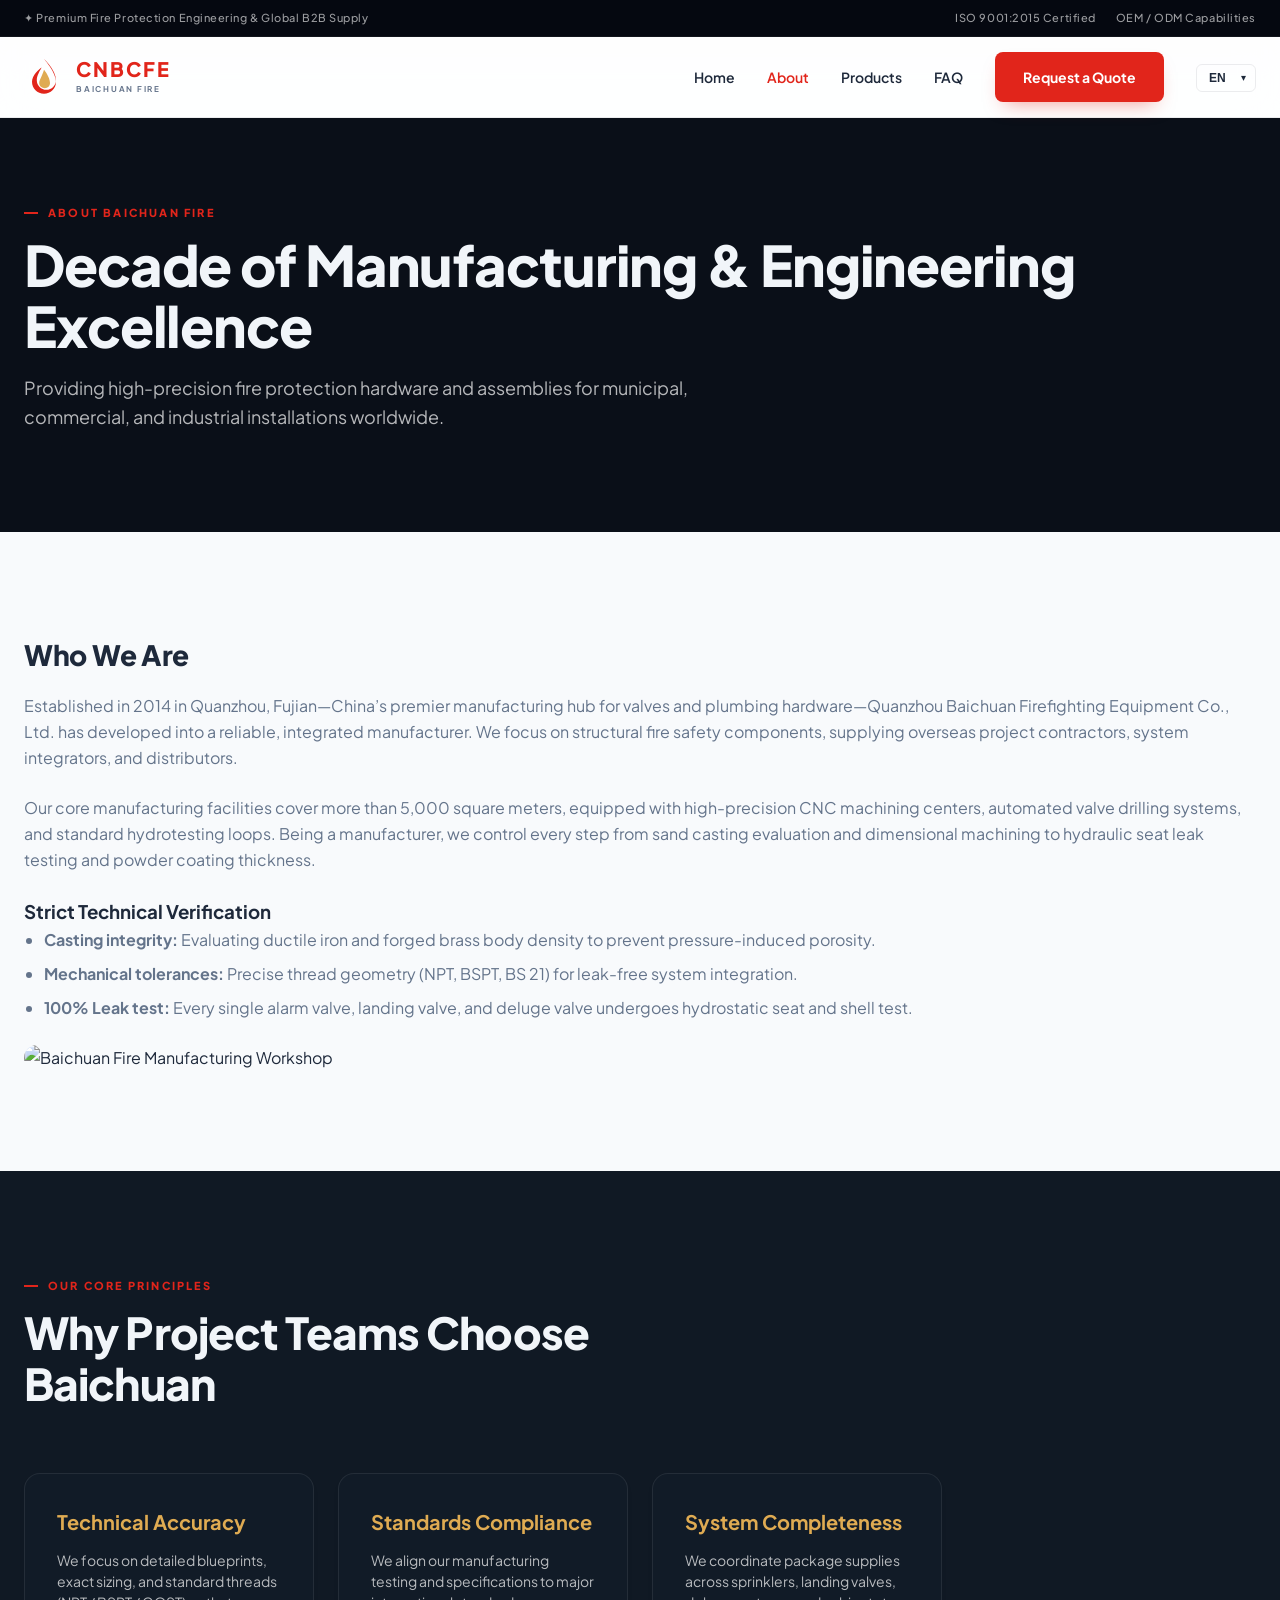
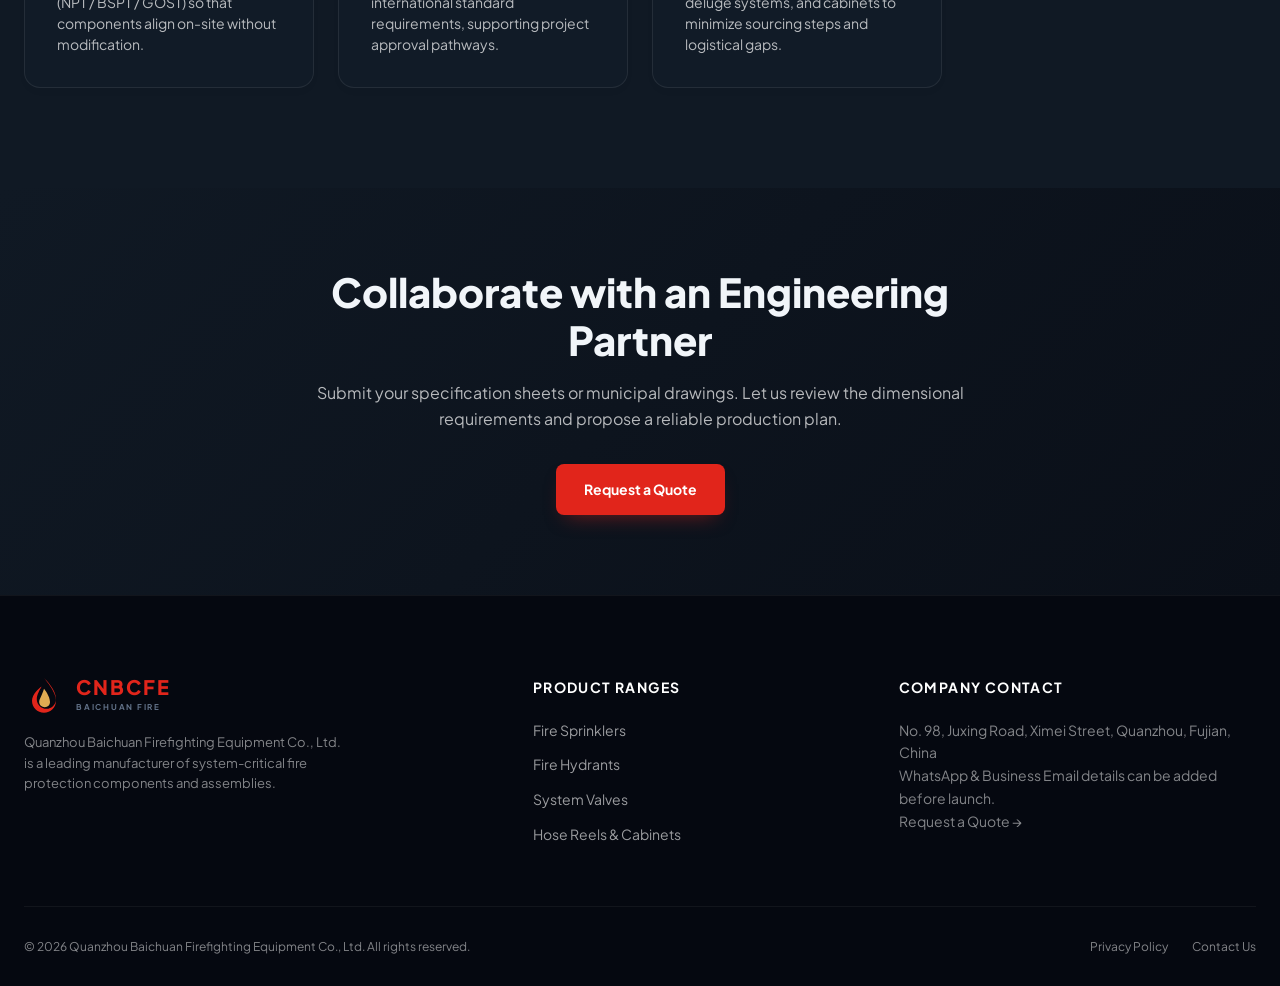
==== about.html @ 1d687e7f "Initialize premium B2B fire protection website" ====
<!doctype html>
<html lang="en">
<head>
  <meta charset="utf-8">
  <meta name="viewport" content="width=device-width, initial-scale=1">
  <title>About Us | Baichuan Fire Equipment Manufacturer</title>
  <meta name="description" content="Learn about Quanzhou Baichuan Firefighting Equipment Co., Ltd. and our strict engineering, machining, and testing standards.">
  <link rel="canonical" href="https://bcfire119.com/about.html">
  <link rel="stylesheet" href="assets/styles.css">
</head>
<body>
  <!-- Topbar -->
  <div class="topbar">
    <div class="container topbar-inner">
      <span>✦ Premium Fire Protection Engineering & Global B2B Supply</span>
      <div class="topbar-links">
        <span>ISO 9001:2015 Certified</span>
        <span>OEM / ODM Capabilities</span>
      </div>
    </div>
  </div>

  <!-- Header -->
  <header class="site-header">
    <div class="container nav-wrap">
      <a class="brand" href="index.html" aria-label="Baichuan Fire Home">
        <svg class="logo-icon" viewBox="0 0 100 100" fill="none" xmlns="http://www.w3.org/2000/svg">
          <path d="M50 5C50 5 80 32 80 58C80 71.2548 69.2548 82 56 82C42.7452 82 32 71.2548 32 58C32 46 39.5 35 44 26C38 30 20 45 20 62C20 78.5685 33.4315 92 50 92C66.5685 92 80 78.5685 80 62C80 38 50 5 50 5Z" fill="#e1251b"/>
          <path d="M50 32C50 32 65 50 65 65C65 72.5 59.5 78 52 78C44.5 78 38 72.5 38 65C38 58 45.5 48 50 32Z" fill="#dfab52"/>
        </svg>
        <div class="brand-text">
          <span class="brand-title">CNBCFE</span>
          <span class="brand-subtitle">BAICHUAN FIRE</span>
        </div>
      </a>
      
      <button class="nav-toggle" aria-label="Toggle navigation" aria-expanded="false">
        <span></span>
        <span></span>
        <span></span>
      </button>

      <nav class="nav-menu" aria-label="Main Navigation">
        <a class="nav-link" href="index.html" data-i18n="nav.home">Home</a>
        <a class="nav-link active" href="about.html" data-i18n="nav.about">About</a>
        <a class="nav-link" href="products.html" data-i18n="nav.products">Products</a>
        <a class="nav-link" href="faq.html" data-i18n="nav.faq">FAQ</a>
        <a class="btn btn-primary" href="contact.html" data-i18n="nav.contact">Request a Quote</a>
        <div class="lang-select-wrapper">
          <select class="lang-select" id="languageSelect" aria-label="Select Language">
            <option value="en">EN</option>
            <option value="ru">RU</option>
            <option value="pt">PT</option>
            <option value="hi">HI</option>
          </select>
        </div>
      </nav>
    </div>
  </header>

  <!-- Page Hero -->
  <section class="page-hero">
    <div class="container">
      <span class="eyebrow">ABOUT BAICHUAN FIRE</span>
      <h1>Decade of Manufacturing & Engineering Excellence</h1>
      <p>Providing high-precision fire protection hardware and assemblies for municipal, commercial, and industrial installations worldwide.</p>
    </div>
  </section>

  <!-- Split Content -->
  <section class="section content-section">
    <div class="container split-section">
      <div class="prose">
        <h2>Who We Are</h2>
        <p>Established in 2014 in Quanzhou, Fujian—China’s premier manufacturing hub for valves and plumbing hardware—Quanzhou Baichuan Firefighting Equipment Co., Ltd. has developed into a reliable, integrated manufacturer. We focus on structural fire safety components, supplying overseas project contractors, system integrators, and distributors.</p>
        <p>Our core manufacturing facilities cover more than 5,000 square meters, equipped with high-precision CNC machining centers, automated valve drilling systems, and standard hydrotesting loops. Being a manufacturer, we control every step from sand casting evaluation and dimensional machining to hydraulic seat leak testing and powder coating thickness.</p>
        <h3>Strict Technical Verification</h3>
        <ul>
          <li><strong>Casting integrity:</strong> Evaluating ductile iron and forged brass body density to prevent pressure-induced porosity.</li>
          <li><strong>Mechanical tolerances:</strong> Precise thread geometry (NPT, BSPT, BS 21) for leak-free system integration.</li>
          <li><strong>100% Leak test:</strong> Every single alarm valve, landing valve, and deluge valve undergoes hydrostatic seat and shell test.</li>
        </ul>
      </div>
      <div>
        <img src="https://sc02.alicdn.com/kf/Sdab9786ab608495e9b7469f550b09a18f.jpg" alt="Baichuan Fire Manufacturing Workshop" style="border-radius:20px; box-shadow: var(--shadow-premium); width:100%;">
      </div>
    </div>
  </section>

  <!-- Factory Milestones / Values -->
  <section class="section section-dark">
    <div class="container">
      <div class="section-header">
        <span class="eyebrow">OUR CORE PRINCIPLES</span>
        <h2>Why Project Teams Choose Baichuan</h2>
      </div>
      <div class="category-grid">
        <div class="case-card" style="background-color: var(--surface-dark); border-color: var(--border-dark); color: #fff;">
          <h3 style="color: var(--brass); font-size: 20px; margin-bottom: 12px;">Technical Accuracy</h3>
          <p style="font-size: 14px; color: rgba(255,255,255,0.7); line-height: 1.5;">We focus on detailed blueprints, exact sizing, and standard threads (NPT / BSPT / GOST) so that components align on-site without modification.</p>
        </div>
        <div class="case-card" style="background-color: var(--surface-dark); border-color: var(--border-dark); color: #fff;">
          <h3 style="color: var(--brass); font-size: 20px; margin-bottom: 12px;">Standards Compliance</h3>
          <p style="font-size: 14px; color: rgba(255,255,255,0.7); line-height: 1.5;">We align our manufacturing testing and specifications to major international standard requirements, supporting project approval pathways.</p>
        </div>
        <div class="case-card" style="background-color: var(--surface-dark); border-color: var(--border-dark); color: #fff;">
          <h3 style="color: var(--brass); font-size: 20px; margin-bottom: 12px;">System Completeness</h3>
          <p style="font-size: 14px; color: rgba(255,255,255,0.7); line-height: 1.5;">We coordinate package supplies across sprinklers, landing valves, deluge systems, and cabinets to minimize sourcing steps and logistical gaps.</p>
        </div>
      </div>
    </div>
  </section>

  <!-- CTA Band -->
  <section class="cta-band">
    <div class="container cta-band-inner">
      <h2>Collaborate with an Engineering Partner</h2>
      <p>Submit your specification sheets or municipal drawings. Let us review the dimensional requirements and propose a reliable production plan.</p>
      <a class="btn btn-primary" href="contact.html">Request a Quote</a>
    </div>
  </section>

  <!-- Footer -->
  <footer class="site-footer">
    <div class="container footer-grid">
      <div class="footer-brand">
        <a class="brand brand-footer" href="index.html">
          <svg class="logo-icon" viewBox="0 0 100 100" fill="none" xmlns="http://www.w3.org/2000/svg">
            <path d="M50 5C50 5 80 32 80 58C80 71.2548 69.2548 82 56 82C42.7452 82 32 71.2548 32 58C32 46 39.5 35 44 26C38 30 20 45 20 62C20 78.5685 33.4315 92 50 92C66.5685 92 80 78.5685 80 62C80 38 50 5 50 5Z" fill="#e1251b"/>
            <path d="M50 32C50 32 65 50 65 65C65 72.5 59.5 78 52 78C44.5 78 38 72.5 38 65C38 58 45.5 48 50 32Z" fill="#dfab52"/>
          </svg>
          <div class="brand-text">
            <span class="brand-title">CNBCFE</span>
            <span class="brand-subtitle">BAICHUAN FIRE</span>
          </div>
        </a>
        <p>Quanzhou Baichuan Firefighting Equipment Co., Ltd. is a leading manufacturer of system-critical fire protection components and assemblies.</p>
      </div>
      <div class="footer-nav-col">
        <h4>Product Ranges</h4>
        <div class="footer-links">
          <a class="footer-link" href="products/sprinklers.html">Fire Sprinklers</a>
          <a class="footer-link" href="products/hydrants.html">Fire Hydrants</a>
          <a class="footer-link" href="products/valves.html">System Valves</a>
          <a class="footer-link" href="products/hose-reels.html">Hose Reels & Cabinets</a>
        </div>
      </div>
      <div class="footer-nav-col">
        <h4>Company Contact</h4>
        <p>No. 98, Juxing Road, Ximei Street, Quanzhou, Fujian, China</p>
        <p>WhatsApp & Business Email details can be added before launch.</p>
        <a class="footer-cta" href="contact.html">Request a Quote →</a>
      </div>
    </div>
    <div class="container footer-bottom">
      <span>© 2026 Quanzhou Baichuan Firefighting Equipment Co., Ltd. All rights reserved.</span>
      <div class="footer-bottom-links">
        <a href="privacy.html">Privacy Policy</a>
        <a href="contact.html">Contact Us</a>
      </div>
    </div>
  </footer>

  <script src="assets/script.js"></script>
</body>
</html>
---- assets/styles.css ----
@import url('https://fonts.googleapis.com/css2?family=Plus+Jakarta+Sans:wght@300;400;500;600;700;800&display=swap');

:root {
  --primary: #e1251b;
  --primary-hover: #b91c14;
  --secondary: #101924;
  --bg-dark: #0a0f18;
  --bg-light: #f8fafc;
  --surface-dark: #111b27;
  --surface-light: #ffffff;
  --text-dark: #f1f5f9;
  --text-light: #1e293b;
  --text-muted: #64748b;
  --brass: #dfab52;
  --border-dark: rgba(255, 255, 255, 0.08);
  --border-light: rgba(15, 23, 42, 0.08);
  --shadow-premium: 0 20px 40px -15px rgba(0, 0, 0, 0.3);
  --shadow-glow: 0 0 30px rgba(225, 37, 27, 0.2);
  --transition: all 0.3s cubic-bezier(0.4, 0, 0.2, 1);
  --font: 'Plus Jakarta Sans', system-ui, -apple-system, sans-serif;
}

* {
  box-sizing: border-box;
  margin: 0;
  padding: 0;
}

html {
  scroll-behavior: smooth;
}

body {
  font-family: var(--font);
  background-color: var(--bg-light);
  color: var(--text-light);
  line-height: 1.625;
  -webkit-font-smoothing: antialiased;
}

a {
  color: inherit;
  text-decoration: none;
  transition: var(--transition);
}

img {
  max-width: 100%;
  display: block;
  height: auto;
}

.container {
  width: min(1240px, calc(100% - 48px));
  margin: 0 auto;
}

/* Typography Utility */
.eyebrow {
  display: inline-block;
  font-size: 11px;
  font-weight: 800;
  letter-spacing: 0.2em;
  color: var(--primary);
  text-transform: uppercase;
  margin-bottom: 12px;
  position: relative;
  padding-left: 24px;
}

.eyebrow::before {
  content: "";
  position: absolute;
  left: 0;
  top: 50%;
  transform: translateY(-50%);
  width: 14px;
  height: 2px;
  background-color: var(--primary);
}

/* Buttons */
.btn {
  display: inline-flex;
  align-items: center;
  justify-content: center;
  gap: 8px;
  padding: 14px 28px;
  border-radius: 8px;
  font-weight: 700;
  font-size: 14px;
  cursor: pointer;
  transition: var(--transition);
  border: none;
  outline: none;
}

.btn-primary {
  background-color: var(--primary);
  color: #fff;
  box-shadow: 0 10px 20px -10px rgba(225, 37, 27, 0.5);
}

.btn-primary:hover {
  background-color: var(--primary-hover);
  transform: translateY(-2px);
  box-shadow: 0 12px 24px -8px rgba(225, 37, 27, 0.6);
}

.btn-secondary {
  background-color: transparent;
  color: var(--text-dark);
  border: 1px solid var(--border-dark);
}

.btn-secondary:hover {
  background-color: rgba(255, 255, 255, 0.05);
  border-color: #fff;
}

.btn-ghost {
  background-color: rgba(255, 255, 255, 0.08);
  color: #fff;
  backdrop-filter: blur(10px);
}

.btn-ghost:hover {
  background-color: #fff;
  color: var(--bg-dark);
  transform: translateY(-2px);
}

/* Header & Navigation */
.topbar {
  background-color: #050810;
  color: rgba(255, 255, 255, 0.6);
  font-size: 11px;
  font-weight: 500;
  letter-spacing: 0.05em;
  border-bottom: 1px solid rgba(255, 255, 255, 0.05);
}

.topbar-inner {
  display: flex;
  justify-content: space-between;
  align-items: center;
  height: 36px;
}

.topbar-links {
  display: flex;
  gap: 20px;
}

.site-header {
  position: sticky;
  top: 0;
  z-index: 100;
  background-color: rgba(255, 255, 255, 0.85);
  backdrop-filter: blur(20px);
  border-bottom: 1px solid var(--border-light);
  transition: var(--transition);
}

.site-header.scrolled {
  background-color: rgba(10, 15, 24, 0.95);
  border-bottom-color: var(--border-dark);
  color: var(--text-dark);
}

.nav-wrap {
  display: flex;
  justify-content: space-between;
  align-items: center;
  height: 80px;
}

.brand {
  display: flex;
  align-items: center;
  gap: 12px;
}

.logo-icon {
  width: 40px;
  height: 40px;
}

.brand-text {
  display: flex;
  flex-direction: column;
}

.brand-title {
  font-size: 20px;
  font-weight: 800;
  letter-spacing: 0.1em;
  color: var(--primary);
  line-height: 1;
}

.brand-subtitle {
  font-size: 8px;
  font-weight: 700;
  letter-spacing: 0.22em;
  color: var(--text-muted);
  margin-top: 4px;
}

.site-header.scrolled .brand-subtitle {
  color: rgba(255, 255, 255, 0.5);
}

.nav-menu {
  display: flex;
  align-items: center;
  gap: 32px;
}

.nav-link {
  font-size: 14px;
  font-weight: 600;
  color: var(--text-light);
}

.site-header.scrolled .nav-link {
  color: var(--text-dark);
}

.nav-link:hover, .nav-link.active {
  color: var(--primary);
}

.lang-select-wrapper {
  position: relative;
}

.lang-select {
  appearance: none;
  background-color: transparent;
  border: 1px solid var(--border-light);
  padding: 6px 28px 6px 12px;
  font-size: 12px;
  font-weight: 700;
  color: var(--text-light);
  border-radius: 6px;
  cursor: pointer;
}

.site-header.scrolled .lang-select {
  border-color: var(--border-dark);
  color: var(--text-dark);
}

.lang-select-wrapper::after {
  content: "▾";
  position: absolute;
  right: 10px;
  top: 50%;
  transform: translateY(-50%);
  font-size: 10px;
  pointer-events: none;
}

.nav-toggle {
  display: none;
  background: none;
  border: none;
  cursor: pointer;
  width: 24px;
  height: 24px;
  position: relative;
}

.nav-toggle span {
  display: block;
  width: 100%;
  height: 2px;
  background-color: var(--text-light);
  position: absolute;
  transition: var(--transition);
}

.site-header.scrolled .nav-toggle span {
  background-color: var(--text-dark);
}

.nav-toggle span:nth-child(1) { top: 4px; }
.nav-toggle span:nth-child(2) { top: 11px; }
.nav-toggle span:nth-child(3) { top: 18px; }

/* Hero Section */
.hero {
  background-color: var(--bg-dark);
  color: var(--text-dark);
  padding: 100px 0 120px;
  position: relative;
  overflow: hidden;
}

.hero-glow {
  position: absolute;
  width: 600px;
  height: 600px;
  background: radial-gradient(circle, rgba(225, 37, 27, 0.15) 0%, rgba(10, 15, 24, 0) 70%);
  right: -100px;
  top: -100px;
  pointer-events: none;
}

.hero-grid {
  display: grid;
  grid-template-columns: 1.1fr 0.9fr;
  gap: 80px;
  align-items: center;
}

.hero-content h1 {
  font-size: clamp(40px, 5vw, 64px);
  font-weight: 800;
  line-height: 1.1;
  letter-spacing: -0.03em;
  margin-bottom: 24px;
}

.hero-content h1 span {
  background: linear-gradient(135deg, #fff 30%, var(--brass) 100%);
  -webkit-background-clip: text;
  -webkit-text-fill-color: transparent;
}

.hero-desc {
  font-size: 18px;
  color: rgba(255, 255, 255, 0.7);
  margin-bottom: 40px;
  max-width: 580px;
}

.hero-btns {
  display: flex;
  gap: 16px;
  margin-bottom: 60px;
}

.hero-stats {
  display: flex;
  gap: 48px;
  border-top: 1px solid var(--border-dark);
  padding-top: 32px;
}

.stat-item h3 {
  font-size: 32px;
  font-weight: 800;
  color: var(--brass);
  line-height: 1;
  margin-bottom: 8px;
}

.stat-item p {
  font-size: 12px;
  font-weight: 600;
  color: rgba(255, 255, 255, 0.5);
  text-transform: uppercase;
  letter-spacing: 0.1em;
}

.hero-image-wrapper {
  position: relative;
}

.hero-image-grid {
  display: grid;
  grid-template-columns: repeat(12, 1fr);
  grid-template-rows: repeat(12, 1fr);
  height: 480px;
}

.hero-img-card {
  border-radius: 16px;
  overflow: hidden;
  box-shadow: var(--shadow-premium);
  border: 1px solid var(--border-dark);
  transition: var(--transition);
}

.hero-img-card:hover {
  transform: translateY(-8px);
  border-color: var(--primary);
  box-shadow: var(--shadow-glow);
}

.hero-img-card img {
  width: 100%;
  height: 100%;
  object-fit: cover;
}

.hero-img-1 {
  grid-column: 1 / 9;
  grid-row: 1 / 10;
  z-index: 2;
}

.hero-img-2 {
  grid-column: 7 / 13;
  grid-row: 5 / 13;
  z-index: 3;
}

.hero-floating-badge {
  position: absolute;
  background-color: var(--primary);
  color: #fff;
  padding: 16px 24px;
  border-radius: 12px;
  bottom: 20px;
  left: 20px;
  z-index: 4;
  box-shadow: var(--shadow-premium);
  font-weight: 800;
  font-size: 14px;
  letter-spacing: 0.05em;
  display: flex;
  align-items: center;
  gap: 10px;
}

/* Certifications Strip */
.certs-strip {
  background-color: var(--surface-light);
  border-bottom: 1px solid var(--border-light);
  padding: 30px 0;
}

.certs-container {
  display: flex;
  justify-content: space-between;
  align-items: center;
  flex-wrap: wrap;
  gap: 30px;
}

.certs-text {
  font-size: 12px;
  font-weight: 800;
  color: var(--text-muted);
  letter-spacing: 0.1em;
  text-transform: uppercase;
}

.certs-logos {
  display: flex;
  align-items: center;
  gap: 40px;
}

.cert-logo {
  font-size: 18px;
  font-weight: 800;
  letter-spacing: 0.05em;
  color: #cbd5e1;
  display: flex;
  align-items: center;
  gap: 8px;
}

.cert-logo span {
  padding: 2px 6px;
  border: 2px solid #cbd5e1;
  border-radius: 4px;
  font-size: 12px;
  line-height: 1;
}

/* Sections */
.section {
  padding: 100px 0;
}

.section-dark {
  background-color: var(--secondary);
  color: var(--text-dark);
}

.section-header {
  max-width: 680px;
  margin-bottom: 64px;
}

.section-header h2 {
  font-size: clamp(30px, 4vw, 44px);
  font-weight: 800;
  line-height: 1.15;
  letter-spacing: -0.02em;
  color: inherit;
}

.section-header p {
  font-size: 16px;
  color: var(--text-muted);
  margin-top: 16px;
}

.section-dark .section-header p {
  color: rgba(255, 255, 255, 0.6);
}

/* Interactive Tabs Section */
.tabs-section {
  background-color: var(--surface-light);
}

.tabs-grid {
  display: grid;
  grid-template-columns: 0.9fr 1.1fr;
  gap: 80px;
  align-items: center;
}

.tabs-nav {
  display: flex;
  flex-direction: column;
  gap: 16px;
}

.tab-btn {
  background: none;
  border: 1px solid var(--border-light);
  padding: 24px;
  border-radius: 12px;
  text-align: left;
  cursor: pointer;
  transition: var(--transition);
  display: flex;
  flex-direction: column;
  gap: 8px;
}

.tab-btn:hover {
  background-color: #f8fafc;
}

.tab-btn.active {
  background-color: var(--bg-dark);
  border-color: var(--bg-dark);
  color: #fff;
  box-shadow: var(--shadow-premium);
}

.tab-btn h3 {
  font-size: 18px;
  font-weight: 700;
}

.tab-btn p {
  font-size: 13px;
  color: var(--text-muted);
  line-height: 1.5;
}

.tab-btn.active p {
  color: rgba(255, 255, 255, 0.7);
}

.tab-pane {
  display: none;
}

.tab-pane.active {
  display: block;
  animation: fadeIn 0.5s ease;
}

.tab-image {
  border-radius: 20px;
  overflow: hidden;
  box-shadow: var(--shadow-premium);
  height: 440px;
}

.tab-image img {
  width: 100%;
  height: 100%;
  object-fit: cover;
}

/* Category Grid */
.category-grid {
  display: grid;
  grid-template-columns: repeat(4, 1fr);
  gap: 24px;
}

.category-card {
  background-color: var(--surface-light);
  border: 1px solid var(--border-light);
  border-radius: 16px;
  overflow: hidden;
  display: flex;
  flex-direction: column;
  height: 100%;
  transition: var(--transition);
}

.category-card:hover {
  transform: translateY(-8px);
  border-color: var(--primary);
  box-shadow: var(--shadow-premium);
}

.category-img {
  height: 220px;
  overflow: hidden;
  position: relative;
}

.category-img img {
  width: 100%;
  height: 100%;
  object-fit: cover;
  transition: var(--transition);
}

.category-card:hover .category-img img {
  transform: scale(1.08);
}

.category-badge {
  position: absolute;
  top: 16px;
  left: 16px;
  background-color: rgba(10, 15, 24, 0.75);
  backdrop-filter: blur(8px);
  color: #fff;
  font-size: 10px;
  font-weight: 800;
  padding: 6px 12px;
  border-radius: 30px;
  letter-spacing: 0.1em;
  text-transform: uppercase;
}

.category-info {
  padding: 24px;
  display: flex;
  flex-direction: column;
  flex-grow: 1;
}

.category-info h3 {
  font-size: 20px;
  font-weight: 700;
  margin-bottom: 8px;
}

.category-info p {
  font-size: 14px;
  color: var(--text-muted);
  margin-bottom: 24px;
  flex-grow: 1;
  line-height: 1.5;
}

.category-link {
  font-size: 13px;
  font-weight: 700;
  color: var(--primary);
  display: inline-flex;
  align-items: center;
  gap: 6px;
}

.category-link span {
  transition: var(--transition);
}

.category-card:hover .category-link span {
  transform: translateX(4px);
}

/* Process Timeline (SVG driven) */
.process-section {
  background-color: var(--bg-dark);
  color: var(--text-dark);
  position: relative;
  overflow: hidden;
}

.process-grid {
  display: grid;
  grid-template-columns: repeat(4, 1fr);
  gap: 32px;
  position: relative;
}

.process-grid::before {
  content: "";
  position: absolute;
  top: 40px;
  left: 10%;
  right: 10%;
  height: 2px;
  background: linear-gradient(90deg, var(--primary) 0%, var(--brass) 100%);
  opacity: 0.2;
  z-index: 1;
}

.process-step {
  position: relative;
  z-index: 2;
}

.process-icon-box {
  width: 80px;
  height: 80px;
  border-radius: 20px;
  background-color: var(--surface-dark);
  border: 1px solid var(--border-dark);
  display: grid;
  place-items: center;
  margin-bottom: 24px;
  color: var(--brass);
  font-size: 24px;
  font-weight: 800;
  transition: var(--transition);
}

.process-step:hover .process-icon-box {
  background-color: var(--primary);
  border-color: var(--primary);
  color: #fff;
  box-shadow: var(--shadow-glow);
  transform: scale(1.05);
}

.process-step h3 {
  font-size: 18px;
  font-weight: 700;
  margin-bottom: 8px;
}

.process-step p {
  font-size: 13px;
  color: rgba(255, 255, 255, 0.6);
  line-height: 1.5;
}

/* Testimonials / Cases */
.cases-section {
  background-color: var(--bg-light);
}

.cases-grid {
  display: grid;
  grid-template-columns: repeat(3, 1fr);
  gap: 32px;
}

.case-card {
  background-color: var(--surface-light);
  border: 1px solid var(--border-light);
  border-radius: 16px;
  padding: 32px;
  box-shadow: 0 4px 10px rgba(0, 0, 0, 0.02);
  display: flex;
  flex-direction: column;
}

.case-quote {
  font-size: 15px;
  font-style: italic;
  color: var(--text-light);
  margin-bottom: 24px;
  line-height: 1.6;
}

.case-author {
  display: flex;
  align-items: center;
  gap: 16px;
  margin-top: auto;
}

.author-avatar {
  width: 44px;
  height: 44px;
  border-radius: 50%;
  background-color: var(--primary);
  color: #fff;
  font-weight: 800;
  font-size: 14px;
  display: grid;
  place-items: center;
}

.author-info h4 {
  font-size: 14px;
  font-weight: 700;
}

.author-info p {
  font-size: 11px;
  color: var(--text-muted);
  font-weight: 600;
}

/* Contact CTA Band */
.cta-band {
  background: linear-gradient(135deg, var(--secondary) 0%, var(--bg-dark) 100%);
  color: var(--text-dark);
  padding: 80px 0;
  text-align: center;
  position: relative;
  overflow: hidden;
}

.cta-band-inner {
  max-width: 720px;
  margin: 0 auto;
}

.cta-band h2 {
  font-size: clamp(28px, 4vw, 40px);
  font-weight: 800;
  line-height: 1.2;
  margin-bottom: 16px;
}

.cta-band p {
  color: rgba(255, 255, 255, 0.7);
  font-size: 16px;
  margin-bottom: 32px;
}

/* Footer */
.site-footer {
  background-color: #050810;
  color: rgba(255, 255, 255, 0.5);
  padding: 80px 0 30px;
  font-size: 14px;
  border-top: 1px solid rgba(255, 255, 255, 0.05);
}

.footer-grid {
  display: grid;
  grid-template-columns: 1.2fr 0.8fr 1fr;
  gap: 80px;
  margin-bottom: 60px;
}

.footer-brand p {
  margin-top: 16px;
  font-size: 13px;
  line-height: 1.6;
  max-width: 320px;
}

.footer-nav-col h4 {
  color: #fff;
  font-size: 14px;
  font-weight: 700;
  text-transform: uppercase;
  letter-spacing: 0.1em;
  margin-bottom: 20px;
}

.footer-links {
  display: flex;
  flex-direction: column;
  gap: 12px;
}

.footer-link {
  color: rgba(255, 255, 255, 0.6);
}

.footer-link:hover {
  color: var(--primary);
}

.footer-contact h4 {
  color: #fff;
  font-size: 14px;
  font-weight: 700;
  text-transform: uppercase;
  letter-spacing: 0.1em;
  margin-bottom: 20px;
}

.footer-contact p {
  margin-bottom: 12px;
  line-height: 1.5;
}

.footer-bottom {
  border-top: 1px solid rgba(255, 255, 255, 0.05);
  padding-top: 30px;
  display: flex;
  justify-content: space-between;
  align-items: center;
  flex-wrap: wrap;
  gap: 20px;
  font-size: 12px;
}

.footer-bottom-links {
  display: flex;
  gap: 24px;
}

/* Page Hero layout */
.page-hero {
  background-color: var(--bg-dark);
  color: var(--text-dark);
  padding: 80px 0 100px;
}

.page-hero h1 {
  font-size: clamp(36px, 5vw, 56px);
  font-weight: 800;
  line-height: 1.1;
  letter-spacing: -0.02em;
  margin-bottom: 16px;
}

.page-hero p {
  font-size: 18px;
  color: rgba(255, 255, 255, 0.7);
  max-width: 700px;
}

/* Content layout styles */
.prose h2 {
  font-size: 28px;
  font-weight: 800;
  margin-bottom: 16px;
  letter-spacing: -0.01em;
}

.prose p {
  color: var(--text-muted);
  margin-bottom: 24px;
}

.prose ul {
  padding-left: 20px;
  margin-bottom: 24px;
  color: var(--text-muted);
}

.prose li {
  margin-bottom: 8px;
}

.product-list {
  display: grid;
  grid-template-columns: repeat(3, 1fr);
  gap: 32px;
}

.product-card {
  background-color: var(--surface-light);
  border: 1px solid var(--border-light);
  border-radius: 16px;
  overflow: hidden;
  display: flex;
  flex-direction: column;
}

.product-card img {
  height: 240px;
  width: 100%;
  object-fit: cover;
}

.product-card-body {
  padding: 24px;
  display: flex;
  flex-direction: column;
  flex-grow: 1;
}

.product-card h3 {
  font-size: 20px;
  font-weight: 700;
  margin-bottom: 8px;
}

.product-card p {
  font-size: 14px;
  color: var(--text-muted);
  margin-bottom: 20px;
  flex-grow: 1;
}

/* FAQ Layout Accordion */
.faq-list {
  max-width: 800px;
  margin: 0 auto;
}

.faq-item {
  background-color: var(--surface-light);
  border: 1px solid var(--border-light);
  border-radius: 12px;
  margin-bottom: 16px;
  overflow: hidden;
}

.faq-item summary {
  padding: 24px;
  font-size: 16px;
  font-weight: 700;
  cursor: pointer;
  outline: none;
  list-style: none;
  display: flex;
  justify-content: space-between;
  align-items: center;
}

.faq-item summary::-webkit-details-marker {
  display: none;
}

.faq-item summary::after {
  content: "+";
  font-size: 20px;
  font-weight: 400;
  color: var(--primary);
  transition: var(--transition);
}

.faq-item[open] summary::after {
  content: "−";
}

.faq-content {
  padding: 0 24px 24px;
  font-size: 14px;
  color: var(--text-muted);
  border-top: 1px solid var(--border-light);
  padding-top: 16px;
}

/* Contact Layout Form */
.contact-layout {
  display: grid;
  grid-template-columns: 0.8fr 1.2fr;
  gap: 60px;
}

.contact-info-card {
  background-color: var(--bg-dark);
  color: var(--text-dark);
  border-radius: 20px;
  padding: 40px;
}

.contact-info-card h2 {
  font-size: 28px;
  font-weight: 800;
  margin-bottom: 16px;
}

.contact-info-card p {
  color: rgba(255, 255, 255, 0.7);
  margin-bottom: 32px;
}

.info-group {
  margin-bottom: 24px;
}

.info-group h4 {
  font-size: 11px;
  font-weight: 800;
  color: var(--brass);
  text-transform: uppercase;
  letter-spacing: 0.1em;
  margin-bottom: 6px;
}

.info-group p {
  font-size: 15px;
  color: #fff;
  margin: 0;
}

.form-card {
  background-color: var(--surface-light);
  border: 1px solid var(--border-light);
  border-radius: 20px;
  padding: 40px;
  box-shadow: var(--shadow-premium);
}

.form-grid {
  display: grid;
  grid-template-columns: repeat(2, 1fr);
  gap: 20px;
}

.field {
  display: flex;
  flex-direction: column;
  gap: 8px;
}

.field-full {
  grid-column: 1 / -1;
}

.field label {
  font-size: 13px;
  font-weight: 700;
}

.field input, .field textarea, .field select {
  font-family: inherit;
  border: 1px solid var(--border-light);
  border-radius: 8px;
  padding: 12px 16px;
  font-size: 14px;
  outline: none;
  transition: var(--transition);
  background-color: #fafbfc;
}

.field input:focus, .field textarea:focus, .field select:focus {
  border-color: var(--primary);
  background-color: #fff;
}

.field textarea {
  min-height: 140px;
  resize: vertical;
}

.form-card button[type="submit"] {
  margin-top: 12px;
}

.notice {
  padding: 16px;
  border-radius: 8px;
  background-color: #f0fdf4;
  border: 1px solid #bbf7d0;
  color: #166534;
  font-size: 14px;
  font-weight: 600;
  margin-top: 16px;
  display: none;
}

.notice.show {
  display: block;
}

/* Animations */
@keyframes fadeIn {
  from { opacity: 0; transform: translateY(10px); }
  to { opacity: 1; transform: translateY(0); }
}

/* Responsive */
@media (max-width: 1024px) {
  .hero-grid {
    grid-template-columns: 1fr;
    gap: 60px;
  }
  .hero-content {
    text-align: center;
  }
  .hero-desc {
    margin-left: auto;
    margin-right: auto;
  }
  .hero-btns {
    justify-content: center;
  }
  .hero-stats {
    justify-content: center;
  }
  .hero-image-grid {
    height: 400px;
    max-width: 600px;
    margin: 0 auto;
  }
  .tabs-grid {
    grid-template-columns: 1fr;
    gap: 40px;
  }
  .tab-image {
    height: 320px;
  }
  .category-grid {
    grid-template-columns: repeat(2, 1fr);
  }
  .process-grid {
    grid-template-columns: repeat(2, 1fr);
    gap: 40px;
  }
  .process-grid::before {
    display: none;
  }
  .cases-grid {
    grid-template-columns: repeat(2, 1fr);
  }
  .product-list {
    grid-template-columns: repeat(2, 1fr);
  }
}

@media (max-width: 768px) {
  .topbar {
    display: none;
  }
  .nav-menu {
    display: none;
    position: absolute;
    top: 80px;
    left: 24px;
    right: 24px;
    background-color: var(--surface-light);
    border: 1px solid var(--border-light);
    border-radius: 16px;
    padding: 24px;
    box-shadow: var(--shadow-premium);
    flex-direction: column;
    align-items: stretch;
    gap: 16px;
    z-index: 99;
  }
  .nav-menu.open {
    display: flex;
  }
  .nav-toggle {
    display: block;
  }
  .nav-toggle.open span:nth-child(1) {
    transform: rotate(45deg);
    top: 11px;
  }
  .nav-toggle.open span:nth-child(2) {
    opacity: 0;
  }
  .nav-toggle.open span:nth-child(3) {
    transform: rotate(-45deg);
    top: 11px;
  }
  .site-header.scrolled .nav-menu {
    background-color: var(--surface-dark);
    border-color: var(--border-dark);
  }
  .site-header.scrolled .nav-menu .nav-link {
    color: var(--text-dark);
  }
  .lang-select-wrapper {
    margin-top: 8px;
  }
  .lang-select {
    width: 100%;
  }
  .hero {
    padding: 60px 0 80px;
  }
  .hero-stats {
    flex-direction: column;
    gap: 24px;
  }
  .certs-container {
    justify-content: center;
    text-align: center;
  }
  .certs-logos {
    flex-wrap: wrap;
    justify-content: center;
  }
  .section {
    padding: 60px 0;
  }
  .category-grid, .cases-grid, .product-list, .contact-layout {
    grid-template-columns: 1fr;
  }
  .process-grid {
    grid-template-columns: 1fr;
  }
  .form-card {
    padding: 24px;
  }
  .form-grid {
    grid-template-columns: 1fr;
  }
  .footer-grid {
    grid-template-columns: 1fr;
    gap: 40px;
  }
  .footer-bottom {
    flex-direction: column;
    text-align: center;
  }
}
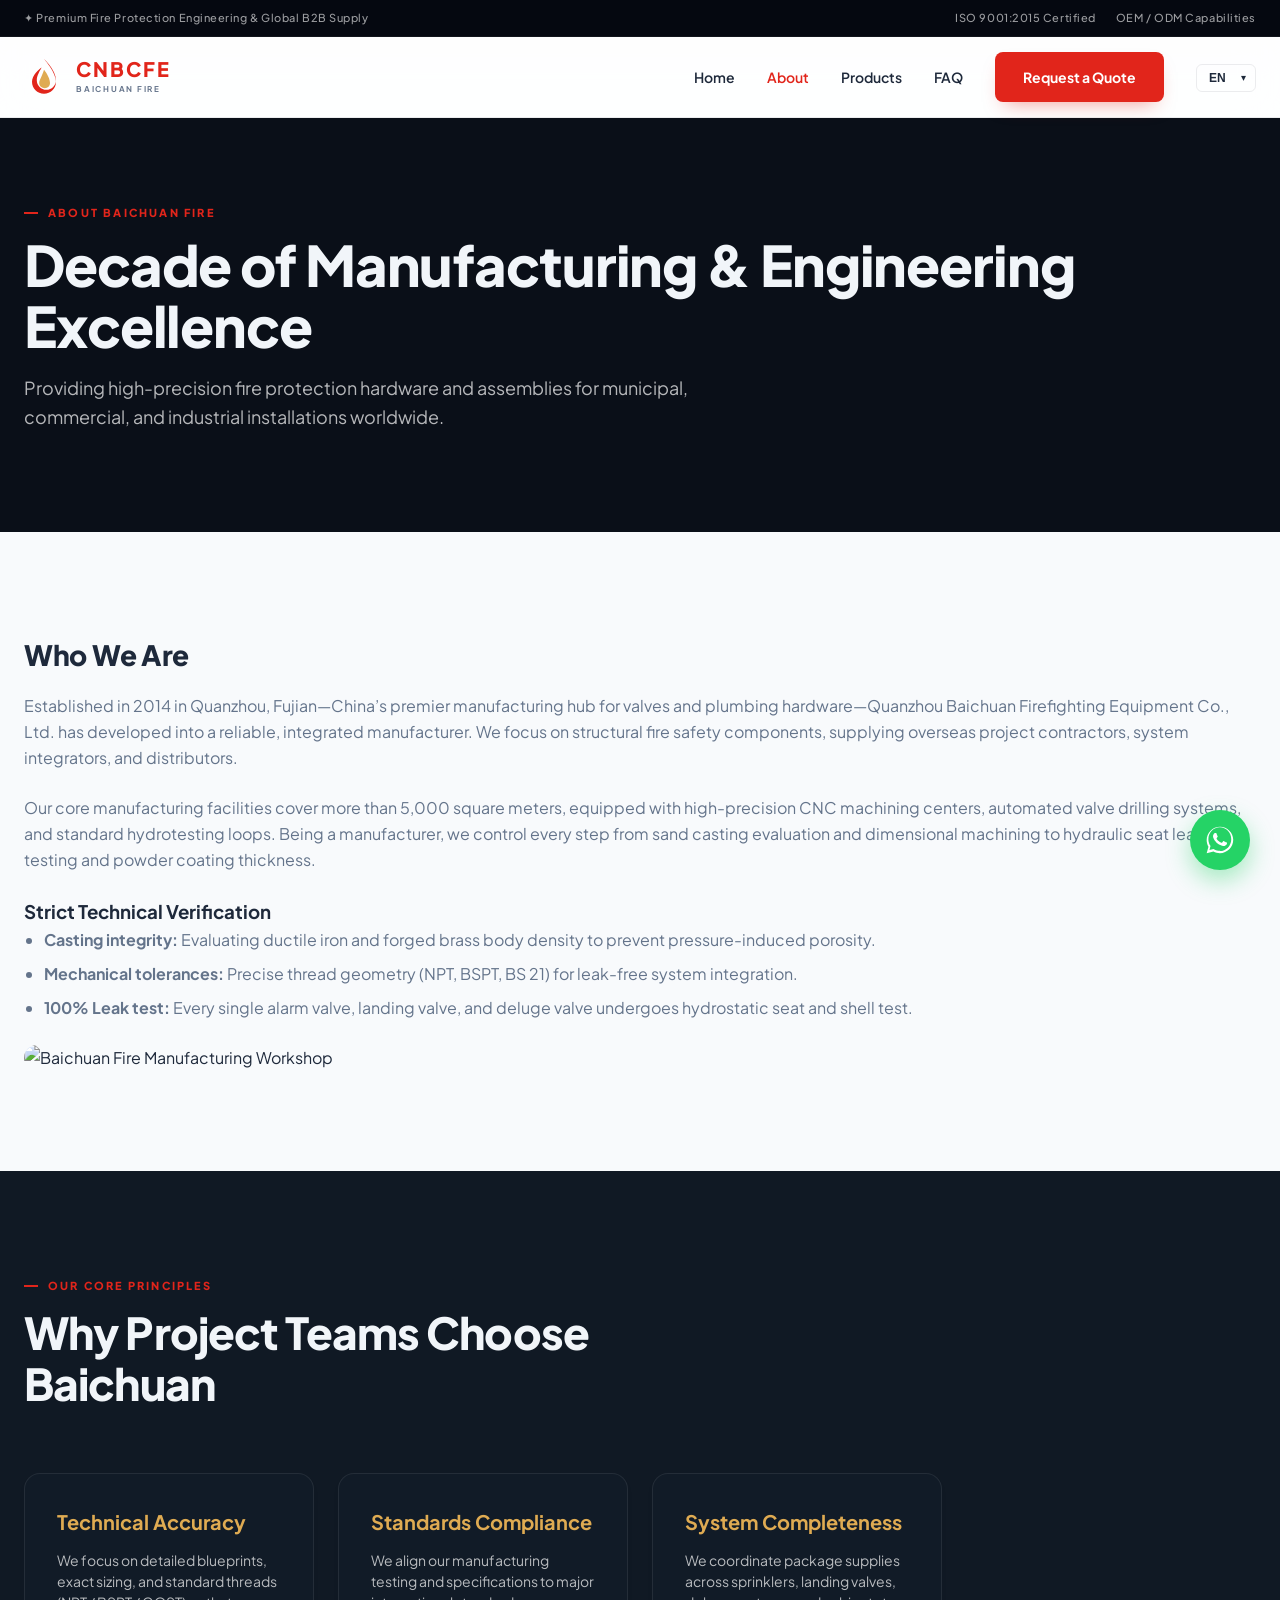
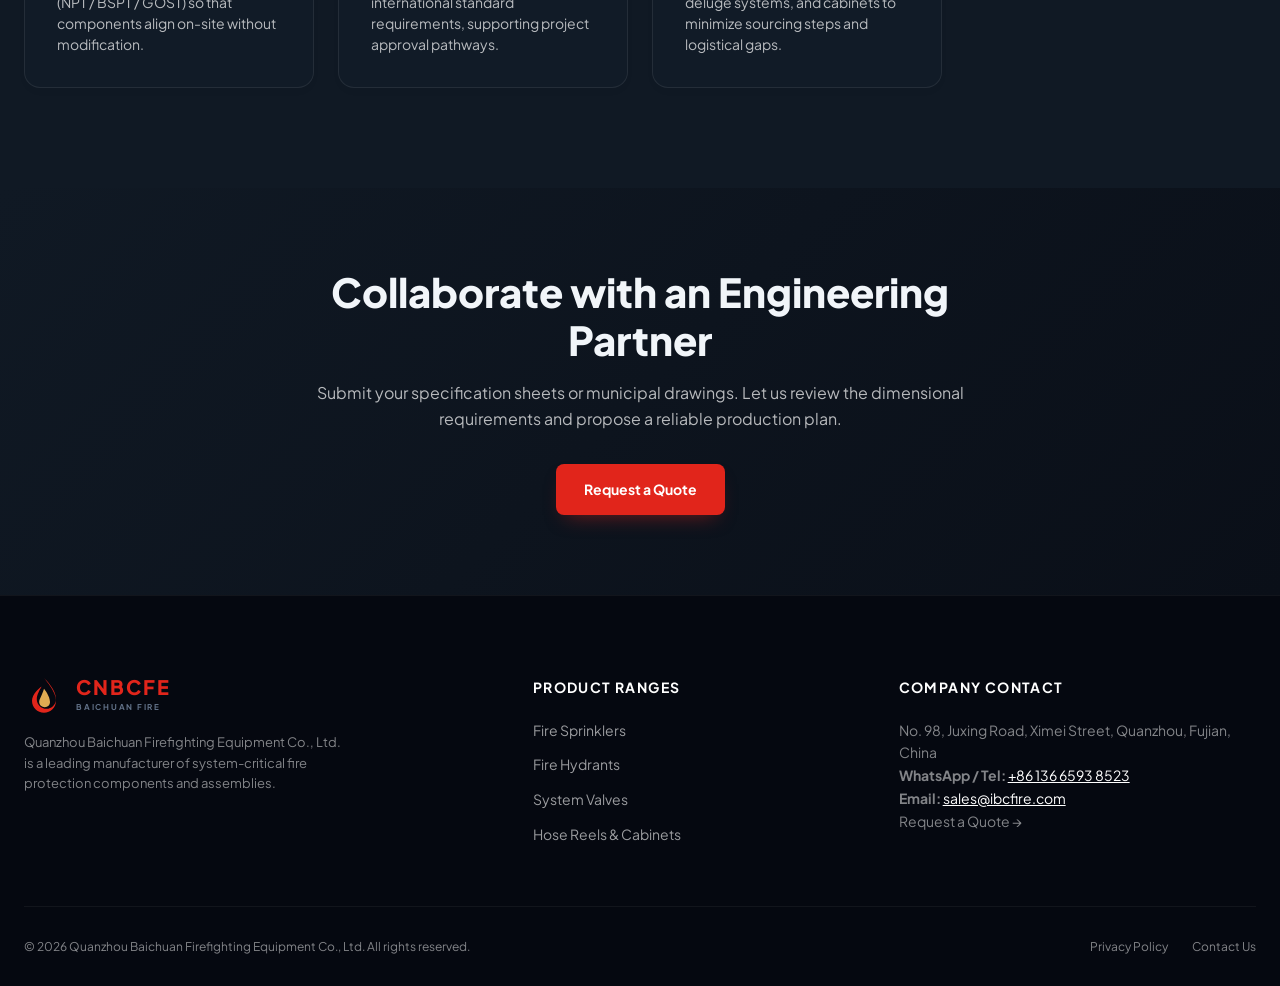
==== commit 5e1dc3d5: "Bind WhatsApp contact number and add floating wa chat widget" ====
--- a/about.html
+++ b/about.html
@@ -148,7 +148,8 @@
       <div class="footer-nav-col">
         <h4>Company Contact</h4>
         <p>No. 98, Juxing Road, Ximei Street, Quanzhou, Fujian, China</p>
-        <p>WhatsApp & Business Email details can be added before launch.</p>
+        <p><strong>WhatsApp / Tel:</strong> <a href="https://wa.me/8613665938523" target="_blank" style="color:#fff; text-decoration:underline;">+86 136 6593 8523</a></p>
+        <p><strong>Email:</strong> <a href="mailto:sales@ibcfire.com" style="color:#fff; text-decoration:underline;">sales@ibcfire.com</a></p>
         <a class="footer-cta" href="contact.html">Request a Quote →</a>
       </div>
     </div>
@@ -162,5 +163,11 @@
   </footer>
 
   <script src="assets/script.js"></script>
+  <!-- Floating WhatsApp Widget -->
+  <a href="https://wa.me/8613665938523" class="whatsapp-float" target="_blank" aria-label="Contact us on WhatsApp">
+    <svg viewBox="0 0 24 24" width="32" height="32" fill="currentColor">
+      <path d="M12.031 2C6.49 2 2 6.502 2 12.047c0 1.83.491 3.543 1.34 5.038L2 22l5.093-1.316c1.433.784 3.064 1.233 4.793 1.233h.005c5.54 0 10.03-4.502 10.03-10.047C21.921 6.502 17.43 2 12.031 2zM12.03 20.124h-.003c-1.618 0-3.202-.435-4.578-1.257l-.328-.195-3.03.782.795-2.953-.213-.34c-.902-1.434-1.378-3.093-1.378-4.803 0-4.912 3.843-8.91 8.57-8.91 4.724 0 8.57 3.998 8.57 8.913 0 4.913-3.846 8.911-8.573 8.911zm4.695-6.398c-.258-.128-1.52-.75-1.758-.836-.237-.087-.41-.128-.58.128-.173.256-.667.836-.818.995-.15.16-.3.178-.558.05-.258-.128-1.09-.402-2.077-1.284-.768-.686-1.288-1.535-1.438-1.792-.15-.257-.016-.397.113-.524.116-.114.258-.298.387-.446.13-.15.172-.256.258-.426.087-.17.043-.32-.022-.446-.065-.128-.58-1.4-.795-1.92-.208-.502-.418-.432-.58-.437-.15-.005-.32-.005-.494-.005-.173 0-.455.064-.693.32-.237.256-.906.885-.906 2.158 0 1.272.925 2.502 1.053 2.673.13.17 1.82 2.785 4.41 3.902.617.266 1.1.425 1.474.545.62.196 1.185.168 1.631.1.497-.075 1.52-.62 1.737-1.22.217-.6.217-1.112.15-1.22-.065-.108-.238-.17-.497-.298z"/>
+    </svg>
+  </a>
 </body>
 </html>
--- a/assets/styles.css
+++ b/assets/styles.css
@@ -1302,3 +1302,26 @@
     text-align: center;
   }
 }
+
+
+/* Floating WhatsApp Widget */
+.whatsapp-float {
+  position: fixed;
+  bottom: 30px;
+  right: 30px;
+  width: 60px;
+  height: 60px;
+  background-color: #25d366;
+  color: #fff;
+  border-radius: 50%;
+  display: grid;
+  place-items: center;
+  box-shadow: 0 10px 25px rgba(37, 211, 102, 0.4);
+  z-index: 999;
+  transition: all 0.3s cubic-bezier(0.4, 0, 0.2, 1);
+}
+
+.whatsapp-float:hover {
+  transform: scale(1.1) translateY(-4px);
+  box-shadow: 0 12px 30px rgba(37, 211, 102, 0.5);
+}
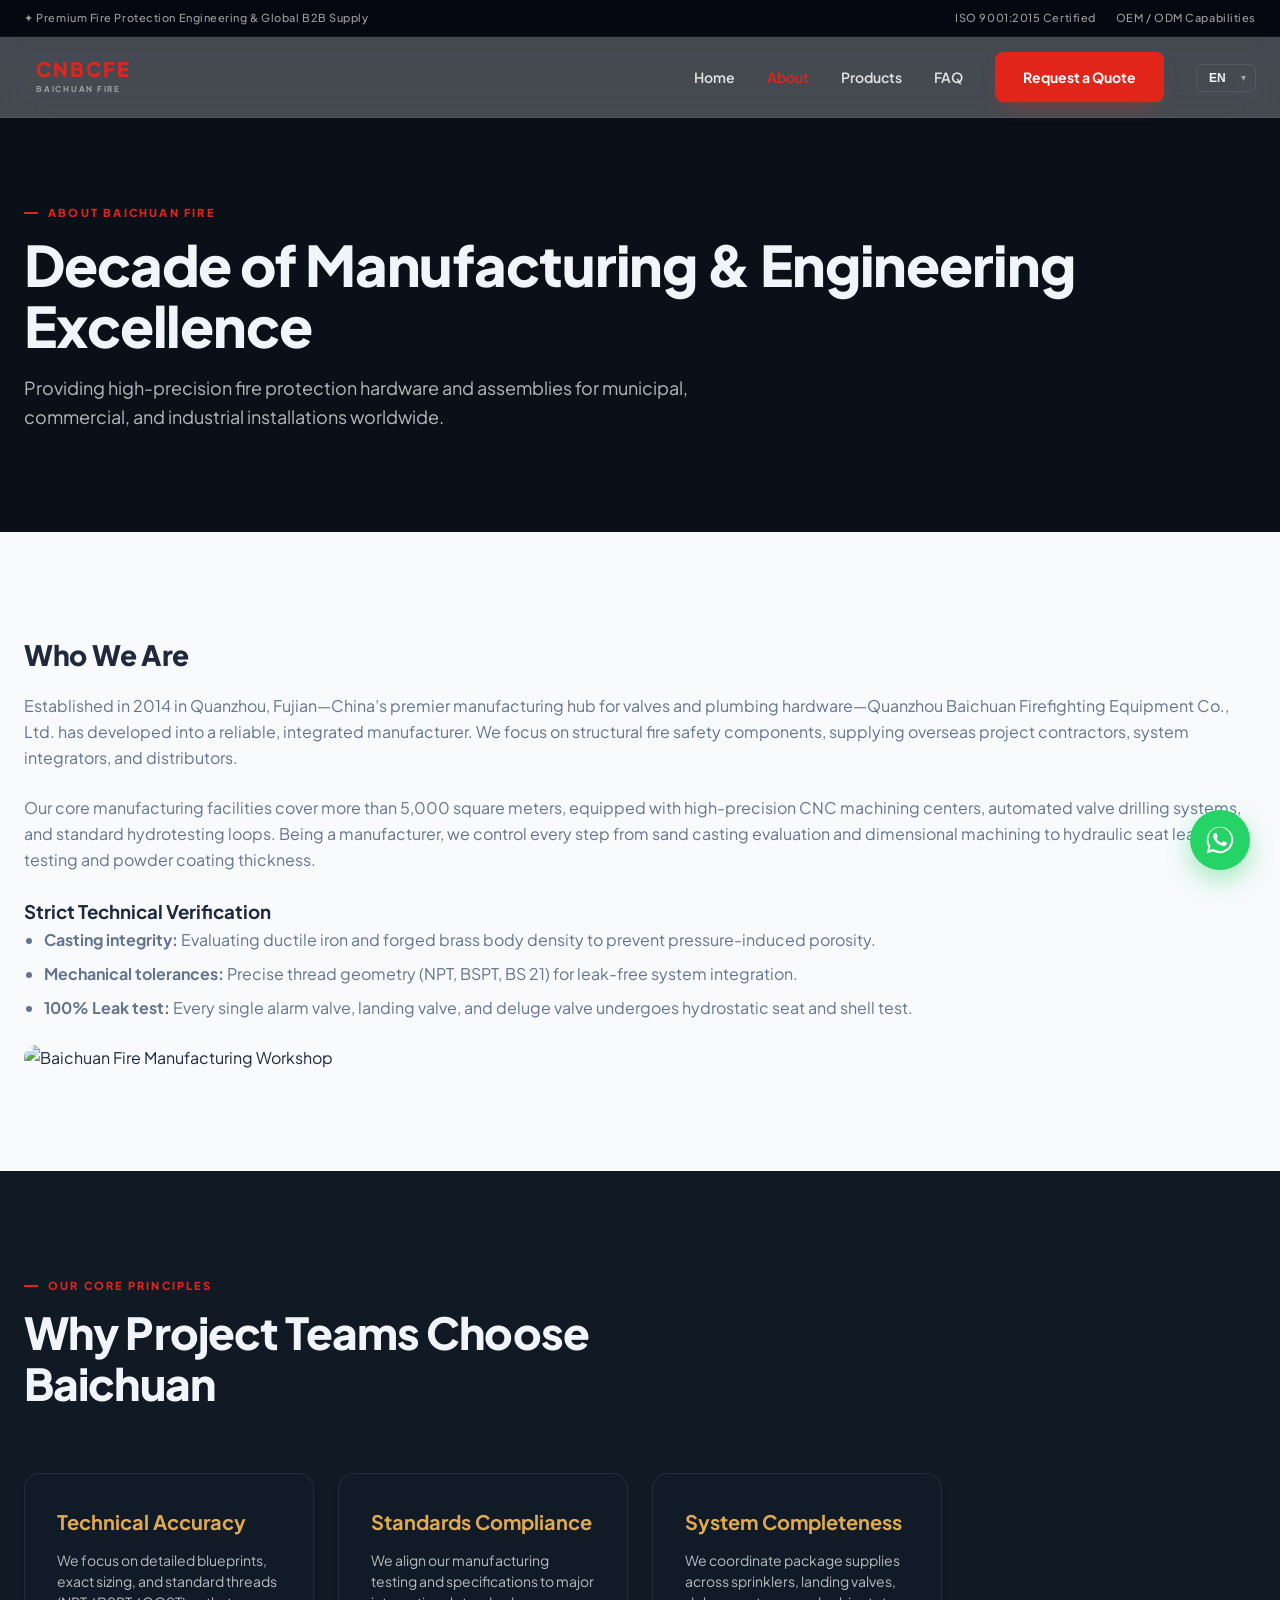
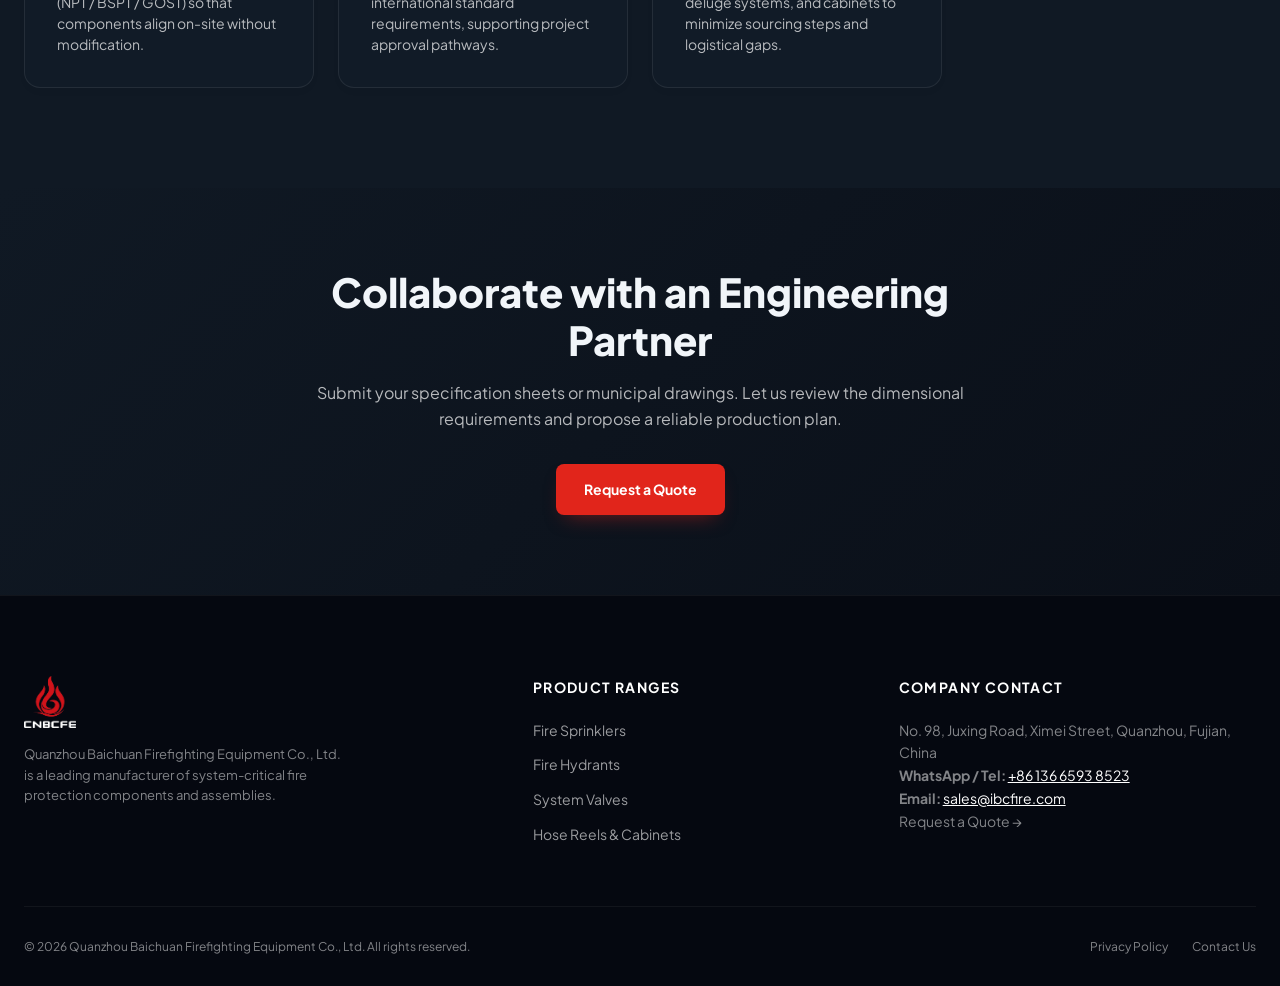
==== commit 55d2930c: "style: replace old SVG logo with the official transparent CNBCFE logo on all 10 pages" ====
--- a/about.html
+++ b/about.html
@@ -125,14 +125,7 @@
     <div class="container footer-grid">
       <div class="footer-brand">
         <a class="brand brand-footer" href="index.html">
-          <svg class="logo-icon" viewBox="0 0 100 100" fill="none" xmlns="http://www.w3.org/2000/svg">
-            <path d="M50 5C50 5 80 32 80 58C80 71.2548 69.2548 82 56 82C42.7452 82 32 71.2548 32 58C32 46 39.5 35 44 26C38 30 20 45 20 62C20 78.5685 33.4315 92 50 92C66.5685 92 80 78.5685 80 62C80 38 50 5 50 5Z" fill="#e1251b"/>
-            <path d="M50 32C50 32 65 50 65 65C65 72.5 59.5 78 52 78C44.5 78 38 72.5 38 65C38 58 45.5 48 50 32Z" fill="#dfab52"/>
-          </svg>
-          <div class="brand-text">
-            <span class="brand-title">CNBCFE</span>
-            <span class="brand-subtitle">BAICHUAN FIRE</span>
-          </div>
+          <img class="logo-img" src="assets/images/logo.png" alt="CNBCFE Logo">
         </a>
         <p>Quanzhou Baichuan Firefighting Equipment Co., Ltd. is a leading manufacturer of system-critical fire protection components and assemblies.</p>
       </div>
--- a/assets/styles.css
+++ b/assets/styles.css
@@ -156,16 +156,16 @@
   position: sticky;
   top: 0;
   z-index: 100;
-  background-color: rgba(255, 255, 255, 0.85);
+  background-color: rgba(10, 15, 24, 0.75);
   backdrop-filter: blur(20px);
-  border-bottom: 1px solid var(--border-light);
+  border-bottom: 1px solid var(--border-dark);
+  color: var(--text-dark);
   transition: var(--transition);
 }
 
 .site-header.scrolled {
   background-color: rgba(10, 15, 24, 0.95);
-  border-bottom-color: var(--border-dark);
-  color: var(--text-dark);
+  box-shadow: 0 10px 30px rgba(0, 0, 0, 0.2);
 }
 
 .nav-wrap {
@@ -181,9 +181,15 @@
   gap: 12px;
 }
 
-.logo-icon {
-  width: 40px;
-  height: 40px;
+.logo-img {
+  height: 52px;
+  width: auto;
+  display: block;
+  transition: var(--transition);
+}
+
+.logo-img:hover {
+  transform: scale(1.05);
 }
 
 .brand-text {
@@ -203,12 +209,8 @@
   font-size: 8px;
   font-weight: 700;
   letter-spacing: 0.22em;
-  color: var(--text-muted);
+  color: rgba(255, 255, 255, 0.5);
   margin-top: 4px;
-}
-
-.site-header.scrolled .brand-subtitle {
-  color: rgba(255, 255, 255, 0.5);
 }
 
 .nav-menu {
@@ -220,11 +222,7 @@
 .nav-link {
   font-size: 14px;
   font-weight: 600;
-  color: var(--text-light);
-}
-
-.site-header.scrolled .nav-link {
-  color: var(--text-dark);
+  color: rgba(255, 255, 255, 0.85);
 }
 
 .nav-link:hover, .nav-link.active {
@@ -238,18 +236,13 @@
 .lang-select {
   appearance: none;
   background-color: transparent;
-  border: 1px solid var(--border-light);
+  border: 1px solid var(--border-dark);
   padding: 6px 28px 6px 12px;
   font-size: 12px;
   font-weight: 700;
-  color: var(--text-light);
+  color: var(--text-dark);
   border-radius: 6px;
   cursor: pointer;
-}
-
-.site-header.scrolled .lang-select {
-  border-color: var(--border-dark);
-  color: var(--text-dark);
 }
 
 .lang-select-wrapper::after {
@@ -260,6 +253,7 @@
   transform: translateY(-50%);
   font-size: 10px;
   pointer-events: none;
+  color: rgba(255, 255, 255, 0.5);
 }
 
 .nav-toggle {
@@ -276,13 +270,9 @@
   display: block;
   width: 100%;
   height: 2px;
-  background-color: var(--text-light);
+  background-color: var(--text-dark);
   position: absolute;
   transition: var(--transition);
-}
-
-.site-header.scrolled .nav-toggle span {
-  background-color: var(--text-dark);
 }
 
 .nav-toggle span:nth-child(1) { top: 4px; }
@@ -1223,11 +1213,12 @@
     top: 80px;
     left: 24px;
     right: 24px;
-    background-color: var(--surface-light);
-    border: 1px solid var(--border-light);
+    background-color: rgba(16, 25, 36, 0.98);
+    backdrop-filter: blur(20px);
+    border: 1px solid rgba(255, 255, 255, 0.08);
     border-radius: 16px;
     padding: 24px;
-    box-shadow: var(--shadow-premium);
+    box-shadow: 0 20px 40px rgba(0, 0, 0, 0.4);
     flex-direction: column;
     align-items: stretch;
     gap: 16px;
@@ -1249,13 +1240,6 @@
   .nav-toggle.open span:nth-child(3) {
     transform: rotate(-45deg);
     top: 11px;
-  }
-  .site-header.scrolled .nav-menu {
-    background-color: var(--surface-dark);
-    border-color: var(--border-dark);
-  }
-  .site-header.scrolled .nav-menu .nav-link {
-    color: var(--text-dark);
   }
   .lang-select-wrapper {
     margin-top: 8px;
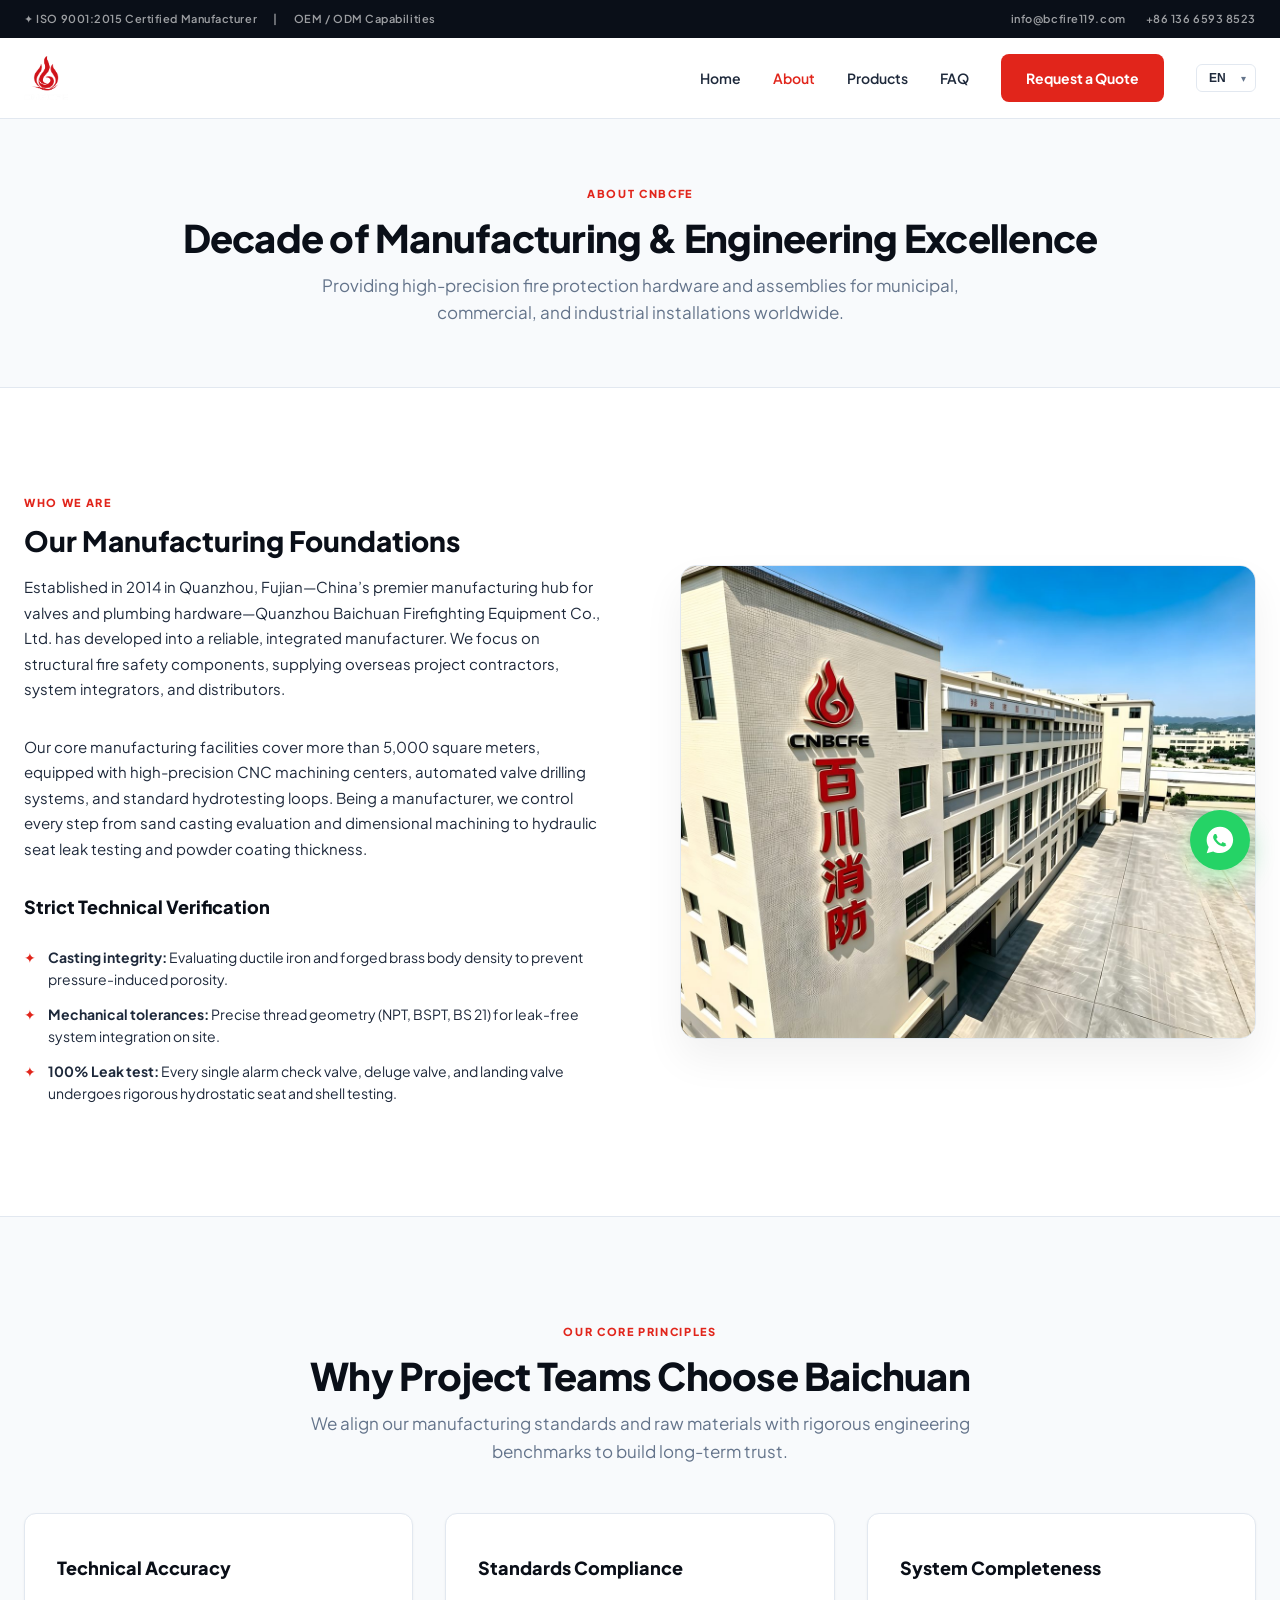
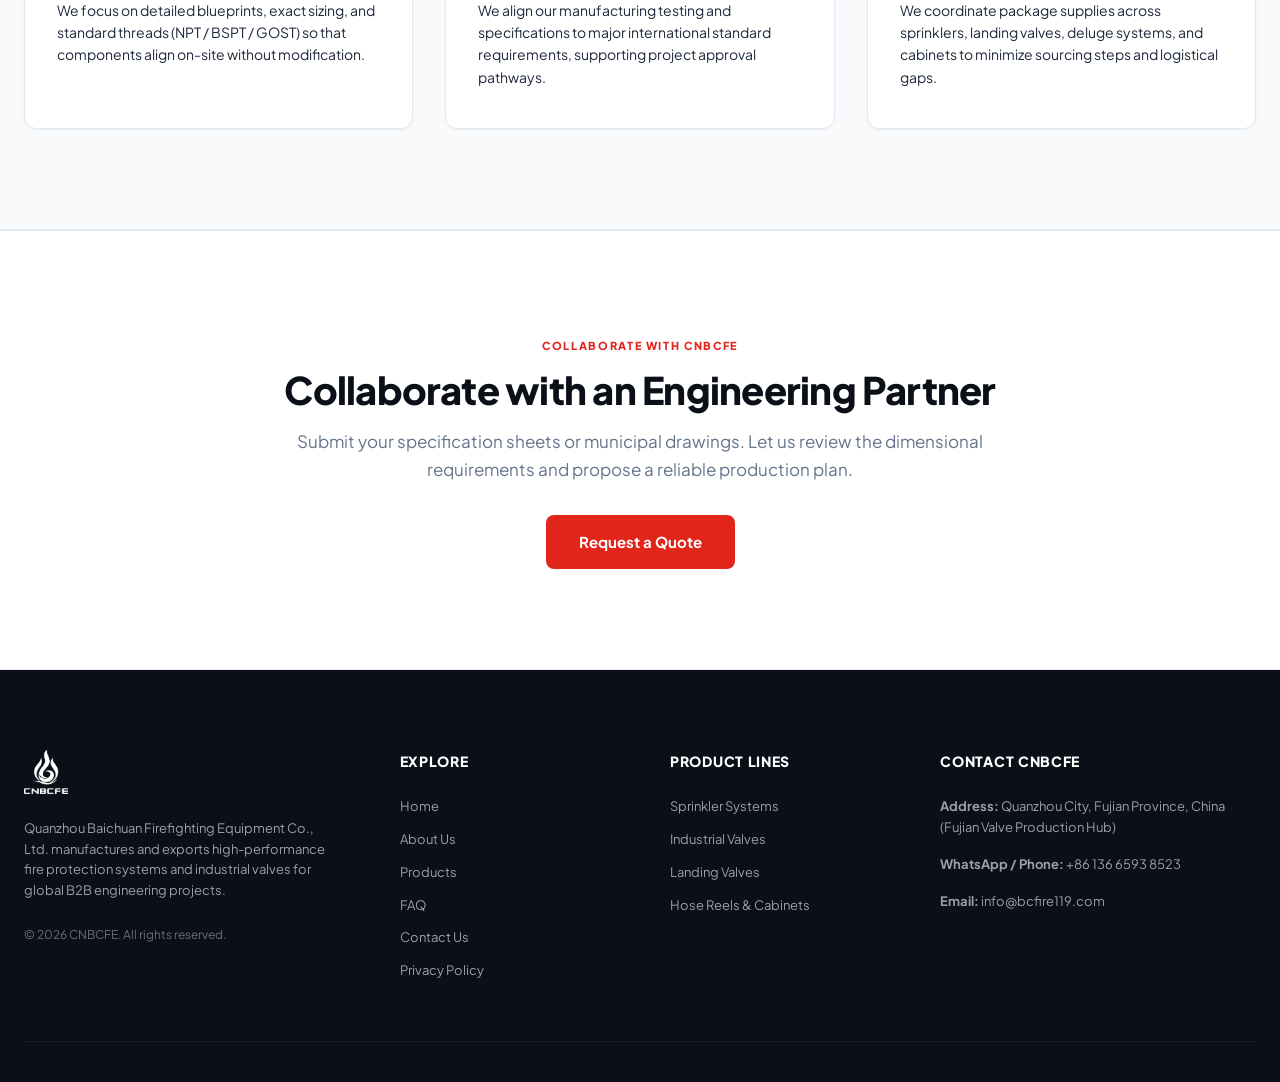
==== commit 9db6d4de: "style: swap company profile video section with core product categories section to align with wanlian" ====
--- a/about.html
+++ b/about.html
@@ -3,19 +3,23 @@
 <head>
   <meta charset="utf-8">
   <meta name="viewport" content="width=device-width, initial-scale=1">
-  <title>About Us | Baichuan Fire Equipment Manufacturer</title>
-  <meta name="description" content="Learn about Quanzhou Baichuan Firefighting Equipment Co., Ltd. and our strict engineering, machining, and testing standards.">
-  <link rel="canonical" href="https://bcfire119.com/about.html">
-  <link rel="stylesheet" href="assets/styles.css">
+  <title>About CNBCFE | Decades of Engineering & Manufacturing Excellence</title>
+  <meta name="description" content="Learn about Quanzhou Baichuan Firefighting Equipment Co., Ltd. and our strict engineering, machining, and 100% pressure testing standards.">
+  <link rel="stylesheet" href="assets/styles.css?v=2.5">
 </head>
 <body>
+
   <!-- Topbar -->
   <div class="topbar">
     <div class="container topbar-inner">
-      <span>✦ Premium Fire Protection Engineering & Global B2B Supply</span>
+      <div class="topbar-info">
+        <span>✦ ISO 9001:2015 Certified Manufacturer</span>
+        <span class="separator">|</span>
+        <span>OEM / ODM Capabilities</span>
+      </div>
       <div class="topbar-links">
-        <span>ISO 9001:2015 Certified</span>
-        <span>OEM / ODM Capabilities</span>
+        <a href="mailto:info@bcfire119.com">info@bcfire119.com</a>
+        <a href="tel:+8613665938523">+86 136 6593 8523</a>
       </div>
     </div>
   </div>
@@ -24,14 +28,7 @@
   <header class="site-header">
     <div class="container nav-wrap">
       <a class="brand" href="index.html" aria-label="Baichuan Fire Home">
-        <svg class="logo-icon" viewBox="0 0 100 100" fill="none" xmlns="http://www.w3.org/2000/svg">
-          <path d="M50 5C50 5 80 32 80 58C80 71.2548 69.2548 82 56 82C42.7452 82 32 71.2548 32 58C32 46 39.5 35 44 26C38 30 20 45 20 62C20 78.5685 33.4315 92 50 92C66.5685 92 80 78.5685 80 62C80 38 50 5 50 5Z" fill="#e1251b"/>
-          <path d="M50 32C50 32 65 50 65 65C65 72.5 59.5 78 52 78C44.5 78 38 72.5 38 65C38 58 45.5 48 50 32Z" fill="#dfab52"/>
-        </svg>
-        <div class="brand-text">
-          <span class="brand-title">CNBCFE</span>
-          <span class="brand-subtitle">BAICHUAN FIRE</span>
-        </div>
+        <img class="logo-img" src="assets/images/logo.png" alt="CNBCFE Logo">
       </a>
       
       <button class="nav-toggle" aria-label="Toggle navigation" aria-expanded="false">
@@ -41,11 +38,11 @@
       </button>
 
       <nav class="nav-menu" aria-label="Main Navigation">
-        <a class="nav-link" href="index.html" data-i18n="nav.home">Home</a>
-        <a class="nav-link active" href="about.html" data-i18n="nav.about">About</a>
-        <a class="nav-link" href="products.html" data-i18n="nav.products">Products</a>
-        <a class="nav-link" href="faq.html" data-i18n="nav.faq">FAQ</a>
-        <a class="btn btn-primary" href="contact.html" data-i18n="nav.contact">Request a Quote</a>
+        <a class="nav-link" href="index.html">Home</a>
+        <a class="nav-link active" href="about.html">About</a>
+        <a class="nav-link" href="products.html">Products</a>
+        <a class="nav-link" href="faq.html">FAQ</a>
+        <a class="btn btn-primary" href="contact.html">Request a Quote</a>
         <div class="lang-select-wrapper">
           <select class="lang-select" id="languageSelect" aria-label="Select Language">
             <option value="en">EN</option>
@@ -58,109 +55,131 @@
     </div>
   </header>
 
-  <!-- Page Hero -->
-  <section class="page-hero">
-    <div class="container">
-      <span class="eyebrow">ABOUT BAICHUAN FIRE</span>
-      <h1>Decade of Manufacturing & Engineering Excellence</h1>
-      <p>Providing high-precision fire protection hardware and assemblies for municipal, commercial, and industrial installations worldwide.</p>
-    </div>
-  </section>
+  <main>
+    <!-- Page Hero -->
+    <section class="hero-section" style="padding: 60px 0; background-color: var(--bg-light);">
+      <div class="container text-center">
+        <span class="section-badge">ABOUT CNBCFE</span>
+        <h1 class="section-title" style="margin-bottom: 12px;">Decade of Manufacturing & Engineering Excellence</h1>
+        <p class="section-desc" style="margin-inline: auto; margin-bottom: 0;">Providing high-precision fire protection hardware and assemblies for municipal, commercial, and industrial installations worldwide.</p>
+      </div>
+    </section>
 
-  <!-- Split Content -->
-  <section class="section content-section">
-    <div class="container split-section">
-      <div class="prose">
-        <h2>Who We Are</h2>
-        <p>Established in 2014 in Quanzhou, Fujian—China’s premier manufacturing hub for valves and plumbing hardware—Quanzhou Baichuan Firefighting Equipment Co., Ltd. has developed into a reliable, integrated manufacturer. We focus on structural fire safety components, supplying overseas project contractors, system integrators, and distributors.</p>
-        <p>Our core manufacturing facilities cover more than 5,000 square meters, equipped with high-precision CNC machining centers, automated valve drilling systems, and standard hydrotesting loops. Being a manufacturer, we control every step from sand casting evaluation and dimensional machining to hydraulic seat leak testing and powder coating thickness.</p>
-        <h3>Strict Technical Verification</h3>
-        <ul>
-          <li><strong>Casting integrity:</strong> Evaluating ductile iron and forged brass body density to prevent pressure-induced porosity.</li>
-          <li><strong>Mechanical tolerances:</strong> Precise thread geometry (NPT, BSPT, BS 21) for leak-free system integration.</li>
-          <li><strong>100% Leak test:</strong> Every single alarm valve, landing valve, and deluge valve undergoes hydrostatic seat and shell test.</li>
-        </ul>
-      </div>
-      <div>
-        <img src="https://sc02.alicdn.com/kf/Sdab9786ab608495e9b7469f550b09a18f.jpg" alt="Baichuan Fire Manufacturing Workshop" style="border-radius:20px; box-shadow: var(--shadow-premium); width:100%;">
-      </div>
-    </div>
-  </section>
-
-  <!-- Factory Milestones / Values -->
-  <section class="section section-dark">
-    <div class="container">
-      <div class="section-header">
-        <span class="eyebrow">OUR CORE PRINCIPLES</span>
-        <h2>Why Project Teams Choose Baichuan</h2>
-      </div>
-      <div class="category-grid">
-        <div class="case-card" style="background-color: var(--surface-dark); border-color: var(--border-dark); color: #fff;">
-          <h3 style="color: var(--brass); font-size: 20px; margin-bottom: 12px;">Technical Accuracy</h3>
-          <p style="font-size: 14px; color: rgba(255,255,255,0.7); line-height: 1.5;">We focus on detailed blueprints, exact sizing, and standard threads (NPT / BSPT / GOST) so that components align on-site without modification.</p>
+    <!-- Split Content -->
+    <section class="profile-section">
+      <div class="container profile-inner">
+        <div class="profile-content">
+          <span class="section-badge">WHO WE ARE</span>
+          <h2 style="font-size: 28px; font-weight: 800; color: var(--text-dark); margin-bottom: 16px;">Our Manufacturing Foundations</h2>
+          <p>Established in 2014 in Quanzhou, Fujian—China’s premier manufacturing hub for valves and plumbing hardware—Quanzhou Baichuan Firefighting Equipment Co., Ltd. has developed into a reliable, integrated manufacturer. We focus on structural fire safety components, supplying overseas project contractors, system integrators, and distributors.</p>
+          <p>Our core manufacturing facilities cover more than 5,000 square meters, equipped with high-precision CNC machining centers, automated valve drilling systems, and standard hydrotesting loops. Being a manufacturer, we control every step from sand casting evaluation and dimensional machining to hydraulic seat leak testing and powder coating thickness.</p>
+          
+          <h3 style="font-size: 18px; font-weight: 800; color: var(--text-dark); margin-bottom: 12px; margin-top: 24px;">Strict Technical Verification</h3>
+          <ul class="case-list" style="margin-bottom: 0;">
+            <li><strong>Casting integrity:</strong> Evaluating ductile iron and forged brass body density to prevent pressure-induced porosity.</li>
+            <li><strong>Mechanical tolerances:</strong> Precise thread geometry (NPT, BSPT, BS 21) for leak-free system integration on site.</li>
+            <li><strong>100% Leak test:</strong> Every single alarm check valve, deluge valve, and landing valve undergoes rigorous hydrostatic seat and shell testing.</li>
+          </ul>
         </div>
-        <div class="case-card" style="background-color: var(--surface-dark); border-color: var(--border-dark); color: #fff;">
-          <h3 style="color: var(--brass); font-size: 20px; margin-bottom: 12px;">Standards Compliance</h3>
-          <p style="font-size: 14px; color: rgba(255,255,255,0.7); line-height: 1.5;">We align our manufacturing testing and specifications to major international standard requirements, supporting project approval pathways.</p>
-        </div>
-        <div class="case-card" style="background-color: var(--surface-dark); border-color: var(--border-dark); color: #fff;">
-          <h3 style="color: var(--brass); font-size: 20px; margin-bottom: 12px;">System Completeness</h3>
-          <p style="font-size: 14px; color: rgba(255,255,255,0.7); line-height: 1.5;">We coordinate package supplies across sprinklers, landing valves, deluge systems, and cabinets to minimize sourcing steps and logistical gaps.</p>
+        <div>
+          <img src="assets/images/manufacture-1.jpg" alt="Baichuan Fire Manufacturing Workshop" style="border-radius:16px; border: 1px solid var(--border-light); box-shadow: var(--shadow-lg); width:100%;">
         </div>
       </div>
-    </div>
-  </section>
+    </section>
 
-  <!-- CTA Band -->
-  <section class="cta-band">
-    <div class="container cta-band-inner">
-      <h2>Collaborate with an Engineering Partner</h2>
-      <p>Submit your specification sheets or municipal drawings. Let us review the dimensional requirements and propose a reliable production plan.</p>
-      <a class="btn btn-primary" href="contact.html">Request a Quote</a>
-    </div>
-  </section>
+    <!-- Factory Milestones / Values -->
+    <section class="why-section">
+      <div class="container">
+        <div class="section-header text-center">
+          <span class="section-badge">OUR CORE PRINCIPLES</span>
+          <h2 class="section-title" style="margin-bottom: 12px;">Why Project Teams Choose Baichuan</h2>
+          <p class="section-desc" style="margin-inline: auto;">We align our manufacturing standards and raw materials with rigorous engineering benchmarks to build long-term trust.</p>
+        </div>
+        <div class="why-grid">
+          <div class="why-card">
+            <h3>Technical Accuracy</h3>
+            <p>We focus on detailed blueprints, exact sizing, and standard threads (NPT / BSPT / GOST) so that components align on-site without modification.</p>
+          </div>
+          <div class="why-card">
+            <h3>Standards Compliance</h3>
+            <p>We align our manufacturing testing and specifications to major international standard requirements, supporting project approval pathways.</p>
+          </div>
+          <div class="why-card">
+            <h3>System Completeness</h3>
+            <p>We coordinate package supplies across sprinklers, landing valves, deluge systems, and cabinets to minimize sourcing steps and logistical gaps.</p>
+          </div>
+        </div>
+      </div>
+    </section>
+
+    <!-- CTA Band -->
+    <section class="case-section" style="background-color: var(--bg-white); border-top: 1px solid var(--border-light);">
+      <div class="container text-center" style="max-width: 720px; margin-inline: auto;">
+        <span class="section-badge">COLLABORATE WITH CNBCFE</span>
+        <h2 class="section-title">Collaborate with an Engineering Partner</h2>
+        <p class="section-desc" style="margin-inline: auto; margin-bottom: 32px;">Submit your specification sheets or municipal drawings. Let us review the dimensional requirements and propose a reliable production plan.</p>
+        <a class="btn btn-primary btn-lg" href="contact.html">Request a Quote</a>
+      </div>
+    </section>
+  </main>
 
   <!-- Footer -->
   <footer class="site-footer">
-    <div class="container footer-grid">
-      <div class="footer-brand">
+    <div class="container footer-inner">
+      <div class="footer-brand-column">
         <a class="brand brand-footer" href="index.html">
           <img class="logo-img" src="assets/images/logo.png" alt="CNBCFE Logo">
         </a>
-        <p>Quanzhou Baichuan Firefighting Equipment Co., Ltd. is a leading manufacturer of system-critical fire protection components and assemblies.</p>
+        <p class="footer-about">Quanzhou Baichuan Firefighting Equipment Co., Ltd. manufactures and exports high-performance fire protection systems and industrial valves for global B2B engineering projects.</p>
+        <p class="footer-copy">&copy; 2026 CNBCFE. All rights reserved.</p>
       </div>
-      <div class="footer-nav-col">
-        <h4>Product Ranges</h4>
-        <div class="footer-links">
-          <a class="footer-link" href="products/sprinklers.html">Fire Sprinklers</a>
-          <a class="footer-link" href="products/hydrants.html">Fire Hydrants</a>
-          <a class="footer-link" href="products/valves.html">System Valves</a>
-          <a class="footer-link" href="products/hose-reels.html">Hose Reels & Cabinets</a>
-        </div>
+      
+      <div class="footer-links-column">
+        <h4>Explore</h4>
+        <ul class="footer-links">
+          <li><a href="index.html">Home</a></li>
+          <li><a href="about.html">About Us</a></li>
+          <li><a href="products.html">Products</a></li>
+          <li><a href="faq.html">FAQ</a></li>
+          <li><a href="contact.html">Contact Us</a></li>
+          <li><a href="privacy.html">Privacy Policy</a></li>
+        </ul>
       </div>
-      <div class="footer-nav-col">
-        <h4>Company Contact</h4>
-        <p>No. 98, Juxing Road, Ximei Street, Quanzhou, Fujian, China</p>
-        <p><strong>WhatsApp / Tel:</strong> <a href="https://wa.me/8613665938523" target="_blank" style="color:#fff; text-decoration:underline;">+86 136 6593 8523</a></p>
-        <p><strong>Email:</strong> <a href="mailto:sales@ibcfire.com" style="color:#fff; text-decoration:underline;">sales@ibcfire.com</a></p>
-        <a class="footer-cta" href="contact.html">Request a Quote →</a>
+
+      <div class="footer-links-column">
+        <h4>Product Lines</h4>
+        <ul class="footer-links">
+          <li><a href="products/sprinklers.html">Sprinkler Systems</a></li>
+          <li><a href="products/valves.html">Industrial Valves</a></li>
+          <li><a href="products/hydrants.html">Landing Valves</a></li>
+          <li><a href="products/hose-reels.html">Hose Reels & Cabinets</a></li>
+        </ul>
       </div>
-    </div>
-    <div class="container footer-bottom">
-      <span>© 2026 Quanzhou Baichuan Firefighting Equipment Co., Ltd. All rights reserved.</span>
-      <div class="footer-bottom-links">
-        <a href="privacy.html">Privacy Policy</a>
-        <a href="contact.html">Contact Us</a>
+      
+      <div class="footer-contact-column">
+        <h4>Contact CNBCFE</h4>
+        <p class="contact-info-item">
+          <strong>Address:</strong> Quanzhou City, Fujian Province, China (Fujian Valve Production Hub)
+        </p>
+        <p class="contact-info-item">
+          <strong>WhatsApp / Phone:</strong> <a href="https://wa.me/8613665938523">+86 136 6593 8523</a>
+        </p>
+        <p class="contact-info-item">
+          <strong>Email:</strong> <a href="mailto:info@bcfire119.com">info@bcfire119.com</a>
+        </p>
       </div>
     </div>
   </footer>
 
-  <script src="assets/script.js"></script>
-  <!-- Floating WhatsApp Widget -->
-  <a href="https://wa.me/8613665938523" class="whatsapp-float" target="_blank" aria-label="Contact us on WhatsApp">
-    <svg viewBox="0 0 24 24" width="32" height="32" fill="currentColor">
-      <path d="M12.031 2C6.49 2 2 6.502 2 12.047c0 1.83.491 3.543 1.34 5.038L2 22l5.093-1.316c1.433.784 3.064 1.233 4.793 1.233h.005c5.54 0 10.03-4.502 10.03-10.047C21.921 6.502 17.43 2 12.031 2zM12.03 20.124h-.003c-1.618 0-3.202-.435-4.578-1.257l-.328-.195-3.03.782.795-2.953-.213-.34c-.902-1.434-1.378-3.093-1.378-4.803 0-4.912 3.843-8.91 8.57-8.91 4.724 0 8.57 3.998 8.57 8.913 0 4.913-3.846 8.911-8.573 8.911zm4.695-6.398c-.258-.128-1.52-.75-1.758-.836-.237-.087-.41-.128-.58.128-.173.256-.667.836-.818.995-.15.16-.3.178-.558.05-.258-.128-1.09-.402-2.077-1.284-.768-.686-1.288-1.535-1.438-1.792-.15-.257-.016-.397.113-.524.116-.114.258-.298.387-.446.13-.15.172-.256.258-.426.087-.17.043-.32-.022-.446-.065-.128-.58-1.4-.795-1.92-.208-.502-.418-.432-.58-.437-.15-.005-.32-.005-.494-.005-.173 0-.455.064-.693.32-.237.256-.906.885-.906 2.158 0 1.272.925 2.502 1.053 2.673.13.17 1.82 2.785 4.41 3.902.617.266 1.1.425 1.474.545.62.196 1.185.168 1.631.1.497-.075 1.52-.62 1.737-1.22.217-.6.217-1.112.15-1.22-.065-.108-.238-.17-.497-.298z"/>
+  <!-- WhatsApp Float Widget -->
+  <a href="https://wa.me/8613665938523" class="whatsapp-float" target="_blank" rel="noopener noreferrer" aria-label="Contact on WhatsApp">
+    <svg class="whatsapp-icon" viewBox="0 0 24 24" fill="none" xmlns="http://www.w3.org/2000/svg">
+      <path d="M12.012 2C6.48 2 2 6.48 2 12.012c0 1.944.552 3.756 1.512 5.304L2.016 22l4.86-1.464c1.476.816 3.168 1.284 4.968 1.284 5.532 0 10.008-4.476 10.008-10.008C21.852 6.48 17.544 2 12.012 2zm4.848 13.56c-.24.672-1.224 1.224-1.728 1.284-.456.048-.996.096-2.988-.72-2.544-1.044-4.164-3.612-4.296-3.78-.12-.168-.996-1.32-.996-2.52 0-1.2.624-1.788.84-2.04.216-.252.48-.312.636-.312.156 0 .312 0 .444.012.144.012.336-.06.528.396.192.48.672 1.632.732 1.752.06.12.096.264.012.432-.084.168-.132.276-.264.432-.132.156-.276.348-.396.468-.132.132-.264.276-.108.54.156.264.708 1.164 1.512 1.884.12.108.24.216.36.312 1.044.888 1.644 1.152 1.884.972.24-.18.528-.612.744-.924.156-.228.324-.192.528-.12.216.072 1.356.636 1.584.756.228.12.384.18.444.276.06.096.06.552-.18 1.224z" fill="currentColor"/>
     </svg>
+    <span class="whatsapp-badge">WhatsApp</span>
   </a>
+
+  <!-- Script (translation logic and UI helpers) -->
+  <script src="assets/script.js?v=2.5"></script>
 </body>
 </html>
--- a/assets/styles.css
+++ b/assets/styles.css
@@ -3,38 +3,32 @@
 :root {
   --primary: #e1251b;
   --primary-hover: #b91c14;
-  --secondary: #101924;
-  --bg-dark: #0a0f18;
+  --bg-white: #ffffff;
   --bg-light: #f8fafc;
-  --surface-dark: #111b27;
-  --surface-light: #ffffff;
-  --text-dark: #f1f5f9;
-  --text-light: #1e293b;
-  --text-muted: #64748b;
-  --brass: #dfab52;
+  --bg-dark: #0a0f18; /* Used for footer and contrast only */
+  --text-dark: #0a0f18; /* Headings */
+  --text-light: #1e293b; /* Body text */
+  --text-muted: #64748b; /* Captions, small text */
+  --border-light: #e2e8f0;
   --border-dark: rgba(255, 255, 255, 0.08);
-  --border-light: rgba(15, 23, 42, 0.08);
-  --shadow-premium: 0 20px 40px -15px rgba(0, 0, 0, 0.3);
-  --shadow-glow: 0 0 30px rgba(225, 37, 27, 0.2);
+  --shadow-sm: 0 1px 3px rgba(0, 0, 0, 0.05);
+  --shadow-md: 0 4px 20px rgba(0, 0, 0, 0.03);
+  --shadow-lg: 0 20px 40px rgba(0, 0, 0, 0.06);
   --transition: all 0.3s cubic-bezier(0.4, 0, 0.2, 1);
-  --font: 'Plus Jakarta Sans', system-ui, -apple-system, sans-serif;
-}
-
+}
+
+/* Global Defaults */
 * {
   box-sizing: border-box;
   margin: 0;
   padding: 0;
 }
 
-html {
-  scroll-behavior: smooth;
-}
-
 body {
-  font-family: var(--font);
-  background-color: var(--bg-light);
-  color: var(--text-light);
-  line-height: 1.625;
+  font-family: 'Plus Jakarta Sans', system-ui, -apple-system, sans-serif;
+  background-color: var(--bg-white);
+  color: var(--text-light);
+  line-height: 1.6;
   -webkit-font-smoothing: antialiased;
 }
 
@@ -46,37 +40,42 @@
 
 img {
   max-width: 100%;
+  height: auto;
   display: block;
-  height: auto;
 }
 
 .container {
-  width: min(1240px, calc(100% - 48px));
-  margin: 0 auto;
-}
-
-/* Typography Utility */
-.eyebrow {
-  display: inline-block;
+  width: min(1280px, calc(100% - 48px));
+  margin-inline: auto;
+}
+
+/* Grid & Layout Utilities */
+.text-center { text-align: center; }
+
+.section-badge {
   font-size: 11px;
   font-weight: 800;
-  letter-spacing: 0.2em;
   color: var(--primary);
+  letter-spacing: 0.15em;
   text-transform: uppercase;
   margin-bottom: 12px;
-  position: relative;
-  padding-left: 24px;
-}
-
-.eyebrow::before {
-  content: "";
-  position: absolute;
-  left: 0;
-  top: 50%;
-  transform: translateY(-50%);
-  width: 14px;
-  height: 2px;
-  background-color: var(--primary);
+  display: inline-block;
+}
+
+.section-title {
+  font-size: clamp(28px, 4vw, 38px);
+  font-weight: 800;
+  color: var(--text-dark);
+  line-height: 1.2;
+  margin-bottom: 16px;
+  letter-spacing: -0.02em;
+}
+
+.section-desc {
+  font-size: clamp(15px, 2vw, 17px);
+  color: var(--text-muted);
+  max-width: 720px;
+  margin-bottom: 48px;
 }
 
 /* Buttons */
@@ -84,67 +83,60 @@
   display: inline-flex;
   align-items: center;
   justify-content: center;
-  gap: 8px;
-  padding: 14px 28px;
+  padding: 12px 24px;
+  font-size: 14px;
+  font-weight: 700;
   border-radius: 8px;
-  font-weight: 700;
-  font-size: 14px;
   cursor: pointer;
   transition: var(--transition);
-  border: none;
-  outline: none;
+  border: 1px solid transparent;
 }
 
 .btn-primary {
   background-color: var(--primary);
   color: #fff;
-  box-shadow: 0 10px 20px -10px rgba(225, 37, 27, 0.5);
 }
 
 .btn-primary:hover {
   background-color: var(--primary-hover);
-  transform: translateY(-2px);
-  box-shadow: 0 12px 24px -8px rgba(225, 37, 27, 0.6);
-}
-
-.btn-secondary {
+}
+
+.btn-outline {
   background-color: transparent;
-  color: var(--text-dark);
-  border: 1px solid var(--border-dark);
-}
-
-.btn-secondary:hover {
-  background-color: rgba(255, 255, 255, 0.05);
-  border-color: #fff;
-}
-
-.btn-ghost {
-  background-color: rgba(255, 255, 255, 0.08);
-  color: #fff;
-  backdrop-filter: blur(10px);
-}
-
-.btn-ghost:hover {
-  background-color: #fff;
-  color: var(--bg-dark);
-  transform: translateY(-2px);
-}
-
-/* Header & Navigation */
+  border-color: var(--border-light);
+  color: var(--text-light);
+}
+
+.btn-outline:hover {
+  background-color: var(--bg-light);
+  border-color: var(--text-muted);
+}
+
+.btn-lg {
+  padding: 14px 32px;
+  font-size: 15px;
+}
+
+/* Header & Navigation (Clean White style) */
 .topbar {
-  background-color: #050810;
+  background-color: var(--bg-dark);
   color: rgba(255, 255, 255, 0.6);
   font-size: 11px;
-  font-weight: 500;
+  font-weight: 600;
   letter-spacing: 0.05em;
-  border-bottom: 1px solid rgba(255, 255, 255, 0.05);
 }
 
 .topbar-inner {
   display: flex;
   justify-content: space-between;
   align-items: center;
-  height: 36px;
+  height: 38px;
+}
+
+.topbar-info {
+  display: flex;
+  align-items: center;
+  gap: 16px;
 }
 
 .topbar-links {
@@ -156,16 +148,15 @@
   position: sticky;
   top: 0;
   z-index: 100;
-  background-color: rgba(10, 15, 24, 0.75);
+  background-color: rgba(255, 255, 255, 0.95);
   backdrop-filter: blur(20px);
-  border-bottom: 1px solid var(--border-dark);
+  border-bottom: 1px solid var(--border-light);
   color: var(--text-dark);
   transition: var(--transition);
 }
 
 .site-header.scrolled {
-  background-color: rgba(10, 15, 24, 0.95);
-  box-shadow: 0 10px 30px rgba(0, 0, 0, 0.2);
+  box-shadow: var(--shadow-md);
 }
 
 .nav-wrap {
@@ -178,39 +169,18 @@
 .brand {
   display: flex;
   align-items: center;
-  gap: 12px;
 }
 
 .logo-img {
-  height: 52px;
+  height: 44px;
   width: auto;
   display: block;
   transition: var(--transition);
-}
-
-.logo-img:hover {
-  transform: scale(1.05);
-}
-
-.brand-text {
-  display: flex;
-  flex-direction: column;
-}
-
-.brand-title {
-  font-size: 20px;
-  font-weight: 800;
-  letter-spacing: 0.1em;
-  color: var(--primary);
-  line-height: 1;
-}
-
-.brand-subtitle {
-  font-size: 8px;
-  font-weight: 700;
-  letter-spacing: 0.22em;
-  color: rgba(255, 255, 255, 0.5);
-  margin-top: 4px;
+  filter: brightness(0); /* Converts our white adaptation back to pristine black for light header */
+}
+
+.site-header .logo-img {
+  filter: none; /* Keeps native logo colors */
 }
 
 .nav-menu {
@@ -222,7 +192,7 @@
 .nav-link {
   font-size: 14px;
   font-weight: 600;
-  color: rgba(255, 255, 255, 0.85);
+  color: var(--text-light);
 }
 
 .nav-link:hover, .nav-link.active {
@@ -236,11 +206,11 @@
 .lang-select {
   appearance: none;
   background-color: transparent;
-  border: 1px solid var(--border-dark);
+  border: 1px solid var(--border-light);
   padding: 6px 28px 6px 12px;
   font-size: 12px;
   font-weight: 700;
-  color: var(--text-dark);
+  color: var(--text-light);
   border-radius: 6px;
   cursor: pointer;
 }
@@ -253,7 +223,7 @@
   transform: translateY(-50%);
   font-size: 10px;
   pointer-events: none;
-  color: rgba(255, 255, 255, 0.5);
+  color: var(--text-muted);
 }
 
 .nav-toggle {
@@ -279,105 +249,135 @@
 .nav-toggle span:nth-child(2) { top: 11px; }
 .nav-toggle span:nth-child(3) { top: 18px; }
 
-/* Hero Section */
-.hero {
-  background-color: var(--bg-dark);
-  color: var(--text-dark);
-  padding: 100px 0 120px;
-  position: relative;
-  overflow: hidden;
-}
-
-.hero-glow {
-  position: absolute;
-  width: 600px;
-  height: 600px;
-  background: radial-gradient(circle, rgba(225, 37, 27, 0.15) 0%, rgba(10, 15, 24, 0) 70%);
-  right: -100px;
-  top: -100px;
-  pointer-events: none;
-}
-
-.hero-grid {
+/* Hero Section (Wanlian Style Two-Column) */
+.hero-section {
+  padding: 80px 0 100px;
+  background-color: var(--bg-white);
+  border-bottom: 1px solid var(--border-light);
+}
+
+.hero-inner {
   display: grid;
   grid-template-columns: 1.1fr 0.9fr;
-  gap: 80px;
+  gap: 60px;
   align-items: center;
 }
 
-.hero-content h1 {
-  font-size: clamp(40px, 5vw, 64px);
-  font-weight: 800;
-  line-height: 1.1;
+.hero-content {
+  max-width: 620px;
+}
+
+.hero-badge {
+  font-size: 11px;
+  font-weight: 800;
+  color: var(--primary);
+  letter-spacing: 0.1em;
+  text-transform: uppercase;
+  margin-bottom: 16px;
+  display: inline-block;
+}
+
+.hero-title {
+  font-size: clamp(36px, 5vw, 54px);
+  font-weight: 800;
+  color: var(--text-dark);
+  line-height: 1.15;
   letter-spacing: -0.03em;
   margin-bottom: 24px;
 }
 
-.hero-content h1 span {
-  background: linear-gradient(135deg, #fff 30%, var(--brass) 100%);
-  -webkit-background-clip: text;
-  -webkit-text-fill-color: transparent;
-}
-
-.hero-desc {
-  font-size: 18px;
-  color: rgba(255, 255, 255, 0.7);
-  margin-bottom: 40px;
-  max-width: 580px;
-}
-
-.hero-btns {
+.hero-subtitle {
+  font-size: clamp(16px, 2.5vw, 18px);
+  color: var(--text-light);
+  line-height: 1.6;
+  margin-bottom: 36px;
+}
+
+.hero-actions {
   display: flex;
   gap: 16px;
-  margin-bottom: 60px;
-}
-
-.hero-stats {
-  display: flex;
-  gap: 48px;
-  border-top: 1px solid var(--border-dark);
-  padding-top: 32px;
-}
-
-.stat-item h3 {
-  font-size: 32px;
-  font-weight: 800;
-  color: var(--brass);
-  line-height: 1;
-  margin-bottom: 8px;
-}
-
-.stat-item p {
-  font-size: 12px;
-  font-weight: 600;
-  color: rgba(255, 255, 255, 0.5);
+  margin-bottom: 48px;
+}
+
+/* Wanlian Trust Highlights */
+.hero-trust-bar {
+  border-top: 1px solid var(--border-light);
+  padding-top: 24px;
+}
+
+.trust-bar-title {
+  font-size: 11px;
+  font-weight: 800;
+  color: var(--text-muted);
   text-transform: uppercase;
-  letter-spacing: 0.1em;
-}
-
-.hero-image-wrapper {
+  letter-spacing: 0.05em;
+  margin-bottom: 12px;
+}
+
+.trust-items-grid {
+  display: grid;
+  grid-template-columns: repeat(4, 1fr);
+  gap: 16px;
+}
+
+.trust-item-mini {
+  display: flex;
+  flex-direction: column;
+}
+
+.trust-item-num {
+  font-size: 13px;
+  font-weight: 800;
+  color: var(--primary);
+  margin-bottom: 4px;
+}
+
+.trust-item-label {
+  font-size: 11px;
+  font-weight: 700;
+  color: var(--text-light);
+  line-height: 1.3;
+}
+
+.trust-item-sub {
+  font-size: 10px;
+  color: var(--text-muted);
+}
+
+/* Hero Overlapping Visual */
+.hero-visual {
   position: relative;
 }
 
 .hero-image-grid {
-  display: grid;
-  grid-template-columns: repeat(12, 1fr);
-  grid-template-rows: repeat(12, 1fr);
-  height: 480px;
+  position: relative;
+  height: 460px;
 }
 
 .hero-img-card {
+  position: absolute;
   border-radius: 16px;
   overflow: hidden;
-  box-shadow: var(--shadow-premium);
-  border: 1px solid var(--border-dark);
-  transition: var(--transition);
-}
-
-.hero-img-card:hover {
-  transform: translateY(-8px);
-  border-color: var(--primary);
-  box-shadow: var(--shadow-glow);
+  box-shadow: var(--shadow-lg);
+  border: 1px solid var(--border-light);
+  background-color: #fff;
+  transition: var(--transition);
+}
+
+.hero-img-1 {
+  width: 75%;
+  height: 340px;
+  left: 0;
+  top: 0;
+  z-index: 1;
+}
+
+.hero-img-2 {
+  width: 65%;
+  height: 280px;
+  right: 0;
+  bottom: 0;
+  z-index: 2;
 }
 
 .hero-img-card img {
@@ -386,907 +386,816 @@
   object-fit: cover;
 }
 
-.hero-img-1 {
-  grid-column: 1 / 9;
-  grid-row: 1 / 10;
-  z-index: 2;
-}
-
-.hero-img-2 {
-  grid-column: 7 / 13;
-  grid-row: 5 / 13;
-  z-index: 3;
-}
-
-.hero-floating-badge {
+.img-caption {
   position: absolute;
-  background-color: var(--primary);
+  bottom: 0;
+  left: 0;
+  right: 0;
+  background: rgba(10, 15, 24, 0.85);
   color: #fff;
-  padding: 16px 24px;
+  padding: 12px 16px;
+  font-size: 12px;
+  font-weight: 700;
+  letter-spacing: 0.02em;
+}
+
+/* Browse by Product Line (Cards) */
+.categories-section {
+  padding: 100px 0;
+  background-color: var(--bg-white);
+}
+
+.categories-section .section-header {
+  display: flex;
+  justify-content: space-between;
+  align-items: flex-end;
+  margin-bottom: 48px;
+}
+
+.category-grid {
+  display: grid;
+  grid-template-columns: repeat(4, 1fr);
+  gap: 20px;
+}
+
+.category-card {
+  border: 1px solid var(--border-light);
   border-radius: 12px;
-  bottom: 20px;
-  left: 20px;
-  z-index: 4;
-  box-shadow: var(--shadow-premium);
-  font-weight: 800;
+  padding: 32px 24px;
+  background-color: var(--bg-white);
+  transition: var(--transition);
+  display: flex;
+  flex-direction: column;
+  justify-content: space-between;
+  min-height: 180px;
+}
+
+.category-card:hover {
+  border-color: var(--primary);
+  box-shadow: var(--shadow-md);
+  transform: translateY(-4px);
+}
+
+.cat-title {
+  font-size: 16px;
+  font-weight: 800;
+  color: var(--text-dark);
+  line-height: 1.3;
+}
+
+.cat-count {
+  font-size: 12px;
+  font-weight: 600;
+  color: var(--text-muted);
+  margin-top: 8px;
+}
+
+.cat-arrow {
+  font-size: 18px;
+  color: var(--text-muted);
+  align-self: flex-end;
+  transition: var(--transition);
+}
+
+.category-card:hover .cat-arrow {
+  color: var(--primary);
+  transform: translateX(4px);
+}
+
+.category-card.cta-card {
+  background-color: var(--bg-light);
+  border-style: dashed;
+}
+
+.category-card.cta-card .cat-title {
+  color: var(--primary);
+}
+
+/* Where They Are Used */
+.applications-section {
+  padding: 80px 0;
+  background-color: var(--bg-light);
+  border-top: 1px solid var(--border-light);
+  border-bottom: 1px solid var(--border-light);
+}
+
+.app-grid {
+  display: grid;
+  grid-template-columns: repeat(3, 1fr);
+  gap: 24px;
+  margin-top: 40px;
+}
+
+.app-card {
+  background: var(--bg-white);
+  border: 1px solid var(--border-light);
+  border-radius: 12px;
+  padding: 32px;
+  transition: var(--transition);
+}
+
+.app-card:hover {
+  box-shadow: var(--shadow-md);
+  transform: translateY(-2px);
+}
+
+.app-card h4 {
+  font-size: 16px;
+  font-weight: 800;
+  color: var(--text-dark);
+  margin-bottom: 12px;
+}
+
+.app-card p {
   font-size: 14px;
-  letter-spacing: 0.05em;
-  display: flex;
-  align-items: center;
-  gap: 10px;
-}
-
-/* Certifications Strip */
-.certs-strip {
-  background-color: var(--surface-light);
-  border-bottom: 1px solid var(--border-light);
-  padding: 30px 0;
-}
-
-.certs-container {
-  display: flex;
-  justify-content: space-between;
-  align-items: center;
-  flex-wrap: wrap;
-  gap: 30px;
-}
-
-.certs-text {
-  font-size: 12px;
-  font-weight: 800;
   color: var(--text-muted);
-  letter-spacing: 0.1em;
-  text-transform: uppercase;
-}
-
-.certs-logos {
-  display: flex;
-  align-items: center;
-  gap: 40px;
-}
-
-.cert-logo {
-  font-size: 18px;
-  font-weight: 800;
-  letter-spacing: 0.05em;
-  color: #cbd5e1;
-  display: flex;
-  align-items: center;
-  gap: 8px;
-}
-
-.cert-logo span {
-  padding: 2px 6px;
-  border: 2px solid #cbd5e1;
-  border-radius: 4px;
-  font-size: 12px;
-  line-height: 1;
-}
-
-/* Sections */
-.section {
+  line-height: 1.5;
+}
+
+/* Company Profile (Light Style with video inline) */
+.profile-section {
   padding: 100px 0;
-}
-
-.section-dark {
-  background-color: var(--secondary);
-  color: var(--text-dark);
-}
-
-.section-header {
-  max-width: 680px;
-  margin-bottom: 64px;
-}
-
-.section-header h2 {
-  font-size: clamp(30px, 4vw, 44px);
-  font-weight: 800;
-  line-height: 1.15;
-  letter-spacing: -0.02em;
-  color: inherit;
-}
-
-.section-header p {
-  font-size: 16px;
-  color: var(--text-muted);
-  margin-top: 16px;
-}
-
-.section-dark .section-header p {
-  color: rgba(255, 255, 255, 0.6);
-}
-
-/* Interactive Tabs Section */
-.tabs-section {
-  background-color: var(--surface-light);
-}
-
-.tabs-grid {
-  display: grid;
-  grid-template-columns: 0.9fr 1.1fr;
+  background-color: var(--bg-white);
+}
+
+.profile-inner {
+  display: grid;
+  grid-template-columns: 1fr 1fr;
   gap: 80px;
   align-items: center;
 }
 
-.tabs-nav {
-  display: flex;
-  flex-direction: column;
-  gap: 16px;
-}
-
-.tab-btn {
-  background: none;
+.profile-content h2 {
+  font-size: clamp(26px, 3.5vw, 34px);
+  font-weight: 800;
+  color: var(--text-dark);
+  line-height: 1.25;
+  margin-bottom: 24px;
+}
+
+.profile-content p {
+  font-size: 15px;
+  color: var(--text-light);
+  line-height: 1.7;
+  margin-bottom: 32px;
+}
+
+.profile-stats {
+  display: grid;
+  grid-template-columns: 1fr 1fr;
+  gap: 24px;
+}
+
+.p-stat-item {
+  border-left: 3px solid var(--primary);
+  padding-left: 16px;
+}
+
+.p-stat-num {
+  font-size: 24px;
+  font-weight: 800;
+  color: var(--text-dark);
+  display: block;
+}
+
+.p-stat-label {
+  font-size: 12px;
+  font-weight: 700;
+  color: var(--text-muted);
+}
+
+.profile-video-container {
+  width: 100%;
+}
+
+.video-player-wrapper {
+  position: relative;
+  border-radius: 16px;
+  overflow: hidden;
   border: 1px solid var(--border-light);
-  padding: 24px;
+  box-shadow: var(--shadow-lg);
+  aspect-ratio: 16 / 9;
+}
+
+.video-player-wrapper video {
+  width: 100%;
+  height: 100%;
+  object-fit: cover;
+}
+
+/* Why Choose Us (Baichuan) */
+.why-section {
+  padding: 100px 0;
+  background-color: var(--bg-light);
+  border-top: 1px solid var(--border-light);
+  border-bottom: 1px solid var(--border-light);
+}
+
+.why-grid {
+  display: grid;
+  grid-template-columns: repeat(3, 1fr);
+  gap: 32px;
+  margin-top: 48px;
+}
+
+.why-card {
+  background-color: var(--bg-white);
+  border: 1px solid var(--border-light);
   border-radius: 12px;
-  text-align: left;
-  cursor: pointer;
-  transition: var(--transition);
-  display: flex;
-  flex-direction: column;
-  gap: 8px;
-}
-
-.tab-btn:hover {
-  background-color: #f8fafc;
-}
-
-.tab-btn.active {
-  background-color: var(--bg-dark);
-  border-color: var(--bg-dark);
-  color: #fff;
-  box-shadow: var(--shadow-premium);
-}
-
-.tab-btn h3 {
+  padding: 40px 32px;
+  box-shadow: var(--shadow-sm);
+  transition: var(--transition);
+}
+
+.why-card:hover {
+  transform: translateY(-4px);
+  box-shadow: var(--shadow-md);
+  border-color: var(--primary);
+}
+
+.why-card h3 {
   font-size: 18px;
-  font-weight: 700;
-}
-
-.tab-btn p {
+  font-weight: 800;
+  color: var(--text-dark);
+  margin-bottom: 16px;
+}
+
+.why-card p {
+  font-size: 14px;
+  color: var(--text-light);
+  line-height: 1.6;
+}
+
+/* Manufacturing Process (5-Steps Row) */
+.workflow-section {
+  padding: 100px 0;
+  background-color: var(--bg-white);
+}
+
+.workflow-grid {
+  display: grid;
+  grid-template-columns: repeat(5, 1fr);
+  gap: 24px;
+  margin-top: 50px;
+}
+
+.workflow-step {
+  border-top: 2px solid var(--border-light);
+  padding-top: 24px;
+  transition: var(--transition);
+}
+
+.workflow-step:hover {
+  border-top-color: var(--primary);
+}
+
+.step-num {
+  font-size: 36px;
+  font-weight: 800;
+  color: var(--border-light);
+  line-height: 1;
+  margin-bottom: 16px;
+  transition: var(--transition);
+  font-family: monospace;
+}
+
+.workflow-step:hover .step-num {
+  color: var(--primary);
+}
+
+.workflow-step h4 {
+  font-size: 15px;
+  font-weight: 800;
+  color: var(--text-dark);
+  margin-bottom: 12px;
+}
+
+.workflow-step p {
   font-size: 13px;
   color: var(--text-muted);
   line-height: 1.5;
 }
 
-.tab-btn.active p {
-  color: rgba(255, 255, 255, 0.7);
-}
-
-.tab-pane {
-  display: none;
-}
-
-.tab-pane.active {
-  display: block;
-  animation: fadeIn 0.5s ease;
-}
-
-.tab-image {
-  border-radius: 20px;
+/* Project Cases Section (Wanlian style) */
+.case-section {
+  padding: 100px 0;
+  background-color: var(--bg-light);
+  border-top: 1px solid var(--border-light);
+  border-bottom: 1px solid var(--border-light);
+}
+
+.case-wrapper {
+  display: grid;
+  grid-template-columns: 1fr 1fr;
+  gap: 60px;
+  align-items: center;
+}
+
+.case-visual {
+  border-radius: 16px;
   overflow: hidden;
-  box-shadow: var(--shadow-premium);
-  height: 440px;
-}
-
-.tab-image img {
+  box-shadow: var(--shadow-lg);
+  border: 1px solid var(--border-light);
+  height: 400px;
+}
+
+.case-visual img {
   width: 100%;
   height: 100%;
   object-fit: cover;
 }
 
-/* Category Grid */
-.category-grid {
+.case-content h2 {
+  font-size: clamp(26px, 3.5vw, 32px);
+  font-weight: 800;
+  color: var(--text-dark);
+  line-height: 1.25;
+  margin-bottom: 20px;
+}
+
+.case-list {
+  list-style: none;
+  margin: 24px 0 32px;
+}
+
+.case-list li {
+  position: relative;
+  padding-left: 24px;
+  margin-bottom: 12px;
+  font-size: 14px;
+  color: var(--text-light);
+}
+
+.case-list li::before {
+  content: "✦";
+  position: absolute;
+  left: 0;
+  color: var(--primary);
+  font-weight: 800;
+}
+
+/* Global Best Sellers (Product Cards) */
+.sellers-section {
+  padding: 100px 0;
+  background-color: var(--bg-white);
+}
+
+.sellers-section .section-header {
+  display: flex;
+  justify-content: space-between;
+  align-items: flex-end;
+  margin-bottom: 48px;
+}
+
+.product-grid {
   display: grid;
   grid-template-columns: repeat(4, 1fr);
   gap: 24px;
 }
 
-.category-card {
-  background-color: var(--surface-light);
+.product-card {
   border: 1px solid var(--border-light);
-  border-radius: 16px;
+  border-radius: 12px;
   overflow: hidden;
+  background-color: var(--bg-white);
+  transition: var(--transition);
   display: flex;
   flex-direction: column;
-  height: 100%;
-  transition: var(--transition);
-}
-
-.category-card:hover {
-  transform: translateY(-8px);
+}
+
+.product-card:hover {
+  box-shadow: var(--shadow-lg);
   border-color: var(--primary);
-  box-shadow: var(--shadow-premium);
-}
-
-.category-img {
-  height: 220px;
+  transform: translateY(-4px);
+}
+
+.product-img-box {
+  width: 100%;
+  height: 200px;
+  background-color: var(--bg-light);
+  border-bottom: 1px solid var(--border-light);
   overflow: hidden;
-  position: relative;
-}
-
-.category-img img {
+}
+
+.product-img-box img {
   width: 100%;
   height: 100%;
   object-fit: cover;
   transition: var(--transition);
 }
 
-.category-card:hover .category-img img {
-  transform: scale(1.08);
-}
-
-.category-badge {
-  position: absolute;
-  top: 16px;
-  left: 16px;
-  background-color: rgba(10, 15, 24, 0.75);
-  backdrop-filter: blur(8px);
+.product-card:hover .product-img-box img {
+  transform: scale(1.05);
+}
+
+.product-info-box {
+  padding: 24px;
+  display: flex;
+  flex-direction: column;
+  justify-content: space-between;
+  flex-grow: 1;
+}
+
+.product-meta {
+  font-size: 11px;
+  font-weight: 700;
+  color: var(--text-muted);
+  text-transform: uppercase;
+  letter-spacing: 0.05em;
+  margin-bottom: 8px;
+}
+
+.product-title {
+  font-size: 14px;
+  font-weight: 800;
+  color: var(--text-dark);
+  line-height: 1.4;
+  margin-bottom: 20px;
+  min-height: 40px;
+}
+
+.product-btn-group {
+  display: flex;
+  gap: 12px;
+}
+
+.product-btn {
+  flex: 1;
+  padding: 10px;
+  font-size: 11px;
+  font-weight: 800;
+  text-align: center;
+  border-radius: 6px;
+  border: 1px solid var(--border-light);
+  transition: var(--transition);
+}
+
+.product-btn.btn-details {
+  background-color: var(--bg-light);
+  color: var(--text-light);
+}
+
+.product-btn.btn-details:hover {
+  background-color: var(--border-light);
+}
+
+.product-btn.btn-inquire {
+  background-color: var(--primary);
   color: #fff;
-  font-size: 10px;
-  font-weight: 800;
-  padding: 6px 12px;
-  border-radius: 30px;
-  letter-spacing: 0.1em;
-  text-transform: uppercase;
-}
-
-.category-info {
-  padding: 24px;
-  display: flex;
-  flex-direction: column;
-  flex-grow: 1;
-}
-
-.category-info h3 {
-  font-size: 20px;
-  font-weight: 700;
-  margin-bottom: 8px;
-}
-
-.category-info p {
-  font-size: 14px;
+  border-color: var(--primary);
+}
+
+.product-btn.btn-inquire:hover {
+  background-color: var(--primary-hover);
+}
+
+/* Full Model Index (High-Density Columns) */
+.index-section {
+  padding: 100px 0;
+  background-color: var(--bg-light);
+  border-top: 1px solid var(--border-light);
+  border-bottom: 1px solid var(--border-light);
+}
+
+.index-grid {
+  display: grid;
+  grid-template-columns: repeat(4, 1fr);
+  gap: 32px;
+  margin-top: 48px;
+}
+
+.index-col h3 {
+  font-size: 15px;
+  font-weight: 800;
+  color: var(--text-dark);
+  border-bottom: 2px solid var(--border-light);
+  padding-bottom: 12px;
+  margin-bottom: 16px;
+  display: flex;
+  justify-content: space-between;
+}
+
+.index-col h3 span {
   color: var(--text-muted);
-  margin-bottom: 24px;
-  flex-grow: 1;
-  line-height: 1.5;
-}
-
-.category-link {
   font-size: 13px;
+  font-weight: 600;
+}
+
+.index-list {
+  list-style: none;
+}
+
+.index-list li {
+  margin-bottom: 10px;
+  font-size: 13px;
+  line-height: 1.4;
+}
+
+.index-list li a {
+  color: var(--text-light);
+  display: inline-block;
+}
+
+.index-list li a:hover {
+  color: var(--primary);
+  text-decoration: underline;
+}
+
+/* Technical Resources (Buying Guides) */
+.resources-section {
+  padding: 100px 0;
+  background-color: var(--bg-white);
+}
+
+.resources-grid {
+  display: grid;
+  grid-template-columns: repeat(3, 1fr);
+  gap: 24px;
+  margin-top: 48px;
+}
+
+.resource-card {
+  border: 1px solid var(--border-light);
+  border-radius: 12px;
+  padding: 32px;
+  transition: var(--transition);
+}
+
+.resource-card:hover {
+  box-shadow: var(--shadow-md);
+  border-color: var(--primary);
+  transform: translateY(-2px);
+}
+
+.res-meta {
+  font-size: 11px;
   font-weight: 700;
   color: var(--primary);
-  display: inline-flex;
-  align-items: center;
-  gap: 6px;
-}
-
-.category-link span {
-  transition: var(--transition);
-}
-
-.category-card:hover .category-link span {
-  transform: translateX(4px);
-}
-
-/* Process Timeline (SVG driven) */
-.process-section {
+  text-transform: uppercase;
+  letter-spacing: 0.05em;
+  margin-bottom: 8px;
+}
+
+.resource-card h3 {
+  font-size: 16px;
+  font-weight: 800;
+  color: var(--text-dark);
+  line-height: 1.4;
+  margin-bottom: 12px;
+}
+
+.resource-card p {
+  font-size: 13px;
+  color: var(--text-muted);
+  line-height: 1.5;
+  margin-bottom: 20px;
+}
+
+.res-link {
+  font-size: 12px;
+  font-weight: 800;
+  color: var(--text-dark);
+  text-transform: uppercase;
+}
+
+.resource-card:hover .res-link {
+  color: var(--primary);
+}
+
+/* Technical Quote Form Section (Wanlian style) */
+.rfq-section {
+  padding: 100px 0;
+  background-color: var(--bg-light);
+  border-top: 1px solid var(--border-light);
+}
+
+.rfq-wrapper {
+  display: grid;
+  grid-template-columns: 1fr 1.2fr;
+  gap: 60px;
+}
+
+.rfq-info {
+  max-width: 500px;
+}
+
+.rfq-info h2 {
+  font-size: clamp(26px, 3.5vw, 34px);
+  font-weight: 800;
+  color: var(--text-dark);
+  line-height: 1.2;
+  margin-bottom: 20px;
+}
+
+.rfq-info p {
+  font-size: 15px;
+  color: var(--text-light);
+  line-height: 1.6;
+  margin-bottom: 32px;
+}
+
+.rfq-list {
+  list-style: none;
+}
+
+.rfq-list li {
+  position: relative;
+  padding-left: 24px;
+  margin-bottom: 16px;
+  font-size: 14px;
+  color: var(--text-light);
+}
+
+.rfq-list li::before {
+  content: "✔";
+  position: absolute;
+  left: 0;
+  color: var(--primary);
+  font-weight: 800;
+}
+
+/* Specs Intake Table */
+.specs-table {
+  width: 100%;
+  border-collapse: collapse;
+  margin-bottom: 24px;
+}
+
+.specs-table th {
   background-color: var(--bg-dark);
-  color: var(--text-dark);
-  position: relative;
-  overflow: hidden;
-}
-
-.process-grid {
-  display: grid;
-  grid-template-columns: repeat(4, 1fr);
-  gap: 32px;
-  position: relative;
-}
-
-.process-grid::before {
-  content: "";
-  position: absolute;
-  top: 40px;
-  left: 10%;
-  right: 10%;
-  height: 2px;
-  background: linear-gradient(90deg, var(--primary) 0%, var(--brass) 100%);
-  opacity: 0.2;
-  z-index: 1;
-}
-
-.process-step {
-  position: relative;
-  z-index: 2;
-}
-
-.process-icon-box {
-  width: 80px;
-  height: 80px;
-  border-radius: 20px;
-  background-color: var(--surface-dark);
-  border: 1px solid var(--border-dark);
-  display: grid;
-  place-items: center;
-  margin-bottom: 24px;
-  color: var(--brass);
-  font-size: 24px;
-  font-weight: 800;
-  transition: var(--transition);
-}
-
-.process-step:hover .process-icon-box {
-  background-color: var(--primary);
-  border-color: var(--primary);
   color: #fff;
-  box-shadow: var(--shadow-glow);
-  transform: scale(1.05);
-}
-
-.process-step h3 {
-  font-size: 18px;
-  font-weight: 700;
-  margin-bottom: 8px;
-}
-
-.process-step p {
+  font-size: 11px;
+  font-weight: 800;
+  text-transform: uppercase;
+  padding: 12px;
+  text-align: left;
+}
+
+.specs-table td {
+  padding: 8px;
+  border: 1px solid var(--border-light);
+  background-color: var(--bg-white);
+}
+
+.specs-table input {
+  width: 100%;
+  border: none;
+  background: transparent;
+  padding: 6px;
   font-size: 13px;
-  color: rgba(255, 255, 255, 0.6);
-  line-height: 1.5;
-}
-
-/* Testimonials / Cases */
-.cases-section {
+  color: var(--text-light);
+}
+
+.specs-table input:focus {
+  outline: none;
   background-color: var(--bg-light);
 }
 
-.cases-grid {
-  display: grid;
-  grid-template-columns: repeat(3, 1fr);
-  gap: 32px;
-}
-
-.case-card {
-  background-color: var(--surface-light);
+.rfq-card {
+  background-color: var(--bg-white);
   border: 1px solid var(--border-light);
   border-radius: 16px;
-  padding: 32px;
-  box-shadow: 0 4px 10px rgba(0, 0, 0, 0.02);
-  display: flex;
-  flex-direction: column;
-}
-
-.case-quote {
-  font-size: 15px;
-  font-style: italic;
-  color: var(--text-light);
+  padding: 40px;
+  box-shadow: var(--shadow-lg);
+}
+
+.rfq-card h3 {
+  font-size: 20px;
+  font-weight: 800;
+  color: var(--text-dark);
   margin-bottom: 24px;
-  line-height: 1.6;
-}
-
-.case-author {
-  display: flex;
-  align-items: center;
-  gap: 16px;
-  margin-top: auto;
-}
-
-.author-avatar {
-  width: 44px;
-  height: 44px;
-  border-radius: 50%;
-  background-color: var(--primary);
+}
+
+.form-row {
+  display: grid;
+  grid-template-columns: 1fr 1fr;
+  gap: 20px;
+}
+
+.form-group {
+  margin-bottom: 20px;
+}
+
+.form-group label {
+  display: block;
+  font-size: 12px;
+  font-weight: 700;
+  color: var(--text-muted);
+  margin-bottom: 6px;
+}
+
+.form-group input, .form-group select, .form-group textarea {
+  width: 100%;
+  background-color: var(--bg-light);
+  border: 1px solid var(--border-light);
+  border-radius: 8px;
+  padding: 10px 14px;
+  font-size: 13px;
+  color: var(--text-light);
+  transition: var(--transition);
+}
+
+.form-group input:focus, .form-group select:focus, .form-group textarea:focus {
+  border-color: var(--primary);
+  outline: none;
+  background-color: #fff;
+}
+
+.btn-block {
+  width: 100%;
+  padding: 14px;
+}
+
+.btn-whatsapp {
+  background-color: #25d366;
   color: #fff;
-  font-weight: 800;
+}
+
+.btn-whatsapp:hover {
+  background-color: #1ebe57;
+  color: #fff;
+}
+
+.form-success-msg {
+  text-align: center;
+  padding: 30px 0;
+}
+
+.form-success-msg h4 {
+  font-size: 20px;
+  color: #25d366;
+  margin-bottom: 12px;
+}
+
+.form-success-msg p {
+  color: var(--text-light);
   font-size: 14px;
-  display: grid;
-  place-items: center;
-}
-
-.author-info h4 {
+  line-height: 1.5;
+}
+
+/* Footer (Dark, Premium Contrast style) */
+.site-footer {
+  background-color: var(--bg-dark);
+  color: rgba(255, 255, 255, 0.6);
+  padding: 80px 0 40px;
   font-size: 14px;
-  font-weight: 700;
-}
-
-.author-info p {
-  font-size: 11px;
-  color: var(--text-muted);
-  font-weight: 600;
-}
-
-/* Contact CTA Band */
-.cta-band {
-  background: linear-gradient(135deg, var(--secondary) 0%, var(--bg-dark) 100%);
-  color: var(--text-dark);
-  padding: 80px 0;
-  text-align: center;
-  position: relative;
-  overflow: hidden;
-}
-
-.cta-band-inner {
-  max-width: 720px;
-  margin: 0 auto;
-}
-
-.cta-band h2 {
-  font-size: clamp(28px, 4vw, 40px);
-  font-weight: 800;
-  line-height: 1.2;
-  margin-bottom: 16px;
-}
-
-.cta-band p {
-  color: rgba(255, 255, 255, 0.7);
-  font-size: 16px;
-  margin-bottom: 32px;
-}
-
-/* Footer */
-.site-footer {
-  background-color: #050810;
-  color: rgba(255, 255, 255, 0.5);
-  padding: 80px 0 30px;
-  font-size: 14px;
-  border-top: 1px solid rgba(255, 255, 255, 0.05);
-}
-
-.footer-grid {
-  display: grid;
-  grid-template-columns: 1.2fr 0.8fr 1fr;
-  gap: 80px;
-  margin-bottom: 60px;
-}
-
-.footer-brand p {
-  margin-top: 16px;
+}
+
+.footer-inner {
+  display: grid;
+  grid-template-columns: 1.2fr 0.8fr 0.8fr 1.2fr;
+  gap: 60px;
+  border-bottom: 1px solid rgba(255, 255, 255, 0.05);
+  padding-bottom: 48px;
+}
+
+.footer-brand-column .logo-img {
+  filter: brightness(0) invert(1); /* Keeps logo perfectly white on dark footer background */
+  margin-bottom: 24px;
+}
+
+.footer-about {
   font-size: 13px;
   line-height: 1.6;
-  max-width: 320px;
-}
-
-.footer-nav-col h4 {
+  margin-bottom: 24px;
+}
+
+.footer-copy {
+  font-size: 12px;
+  color: rgba(255, 255, 255, 0.4);
+}
+
+.footer-links-column h4, .footer-contact-column h4 {
+  font-size: 14px;
+  font-weight: 800;
   color: #fff;
-  font-size: 14px;
-  font-weight: 700;
+  margin-bottom: 24px;
   text-transform: uppercase;
-  letter-spacing: 0.1em;
-  margin-bottom: 20px;
+  letter-spacing: 0.05em;
 }
 
 .footer-links {
-  display: flex;
-  flex-direction: column;
-  gap: 12px;
-}
-
-.footer-link {
-  color: rgba(255, 255, 255, 0.6);
-}
-
-.footer-link:hover {
-  color: var(--primary);
-}
-
-.footer-contact h4 {
+  list-style: none;
+}
+
+.footer-links li {
+  margin-bottom: 12px;
+  font-size: 13px;
+}
+
+.footer-links li a:hover {
   color: #fff;
-  font-size: 14px;
-  font-weight: 700;
-  text-transform: uppercase;
-  letter-spacing: 0.1em;
-  margin-bottom: 20px;
-}
-
-.footer-contact p {
-  margin-bottom: 12px;
-  line-height: 1.5;
-}
-
-.footer-bottom {
-  border-top: 1px solid rgba(255, 255, 255, 0.05);
-  padding-top: 30px;
-  display: flex;
-  justify-content: space-between;
-  align-items: center;
-  flex-wrap: wrap;
-  gap: 20px;
-  font-size: 12px;
-}
-
-.footer-bottom-links {
-  display: flex;
-  gap: 24px;
-}
-
-/* Page Hero layout */
-.page-hero {
-  background-color: var(--bg-dark);
-  color: var(--text-dark);
-  padding: 80px 0 100px;
-}
-
-.page-hero h1 {
-  font-size: clamp(36px, 5vw, 56px);
-  font-weight: 800;
-  line-height: 1.1;
-  letter-spacing: -0.02em;
+}
+
+.footer-contact-column p {
+  font-size: 13px;
+  line-height: 1.6;
   margin-bottom: 16px;
 }
 
-.page-hero p {
-  font-size: 18px;
-  color: rgba(255, 255, 255, 0.7);
-  max-width: 700px;
-}
-
-/* Content layout styles */
-.prose h2 {
-  font-size: 28px;
-  font-weight: 800;
-  margin-bottom: 16px;
-  letter-spacing: -0.01em;
-}
-
-.prose p {
-  color: var(--text-muted);
-  margin-bottom: 24px;
-}
-
-.prose ul {
-  padding-left: 20px;
-  margin-bottom: 24px;
-  color: var(--text-muted);
-}
-
-.prose li {
-  margin-bottom: 8px;
-}
-
-.product-list {
-  display: grid;
-  grid-template-columns: repeat(3, 1fr);
-  gap: 32px;
-}
-
-.product-card {
-  background-color: var(--surface-light);
-  border: 1px solid var(--border-light);
-  border-radius: 16px;
-  overflow: hidden;
-  display: flex;
-  flex-direction: column;
-}
-
-.product-card img {
-  height: 240px;
-  width: 100%;
-  object-fit: cover;
-}
-
-.product-card-body {
-  padding: 24px;
-  display: flex;
-  flex-direction: column;
-  flex-grow: 1;
-}
-
-.product-card h3 {
-  font-size: 20px;
-  font-weight: 700;
-  margin-bottom: 8px;
-}
-
-.product-card p {
-  font-size: 14px;
-  color: var(--text-muted);
-  margin-bottom: 20px;
-  flex-grow: 1;
-}
-
-/* FAQ Layout Accordion */
-.faq-list {
-  max-width: 800px;
-  margin: 0 auto;
-}
-
-.faq-item {
-  background-color: var(--surface-light);
-  border: 1px solid var(--border-light);
-  border-radius: 12px;
-  margin-bottom: 16px;
-  overflow: hidden;
-}
-
-.faq-item summary {
-  padding: 24px;
-  font-size: 16px;
-  font-weight: 700;
-  cursor: pointer;
-  outline: none;
-  list-style: none;
-  display: flex;
-  justify-content: space-between;
-  align-items: center;
-}
-
-.faq-item summary::-webkit-details-marker {
-  display: none;
-}
-
-.faq-item summary::after {
-  content: "+";
-  font-size: 20px;
-  font-weight: 400;
-  color: var(--primary);
-  transition: var(--transition);
-}
-
-.faq-item[open] summary::after {
-  content: "−";
-}
-
-.faq-content {
-  padding: 0 24px 24px;
-  font-size: 14px;
-  color: var(--text-muted);
-  border-top: 1px solid var(--border-light);
-  padding-top: 16px;
-}
-
-/* Contact Layout Form */
-.contact-layout {
-  display: grid;
-  grid-template-columns: 0.8fr 1.2fr;
-  gap: 60px;
-}
-
-.contact-info-card {
-  background-color: var(--bg-dark);
-  color: var(--text-dark);
-  border-radius: 20px;
-  padding: 40px;
-}
-
-.contact-info-card h2 {
-  font-size: 28px;
-  font-weight: 800;
-  margin-bottom: 16px;
-}
-
-.contact-info-card p {
-  color: rgba(255, 255, 255, 0.7);
-  margin-bottom: 32px;
-}
-
-.info-group {
-  margin-bottom: 24px;
-}
-
-.info-group h4 {
-  font-size: 11px;
-  font-weight: 800;
-  color: var(--brass);
-  text-transform: uppercase;
-  letter-spacing: 0.1em;
-  margin-bottom: 6px;
-}
-
-.info-group p {
-  font-size: 15px;
+.footer-contact-column p a:hover {
   color: #fff;
-  margin: 0;
-}
-
-.form-card {
-  background-color: var(--surface-light);
-  border: 1px solid var(--border-light);
-  border-radius: 20px;
-  padding: 40px;
-  box-shadow: var(--shadow-premium);
-}
-
-.form-grid {
-  display: grid;
-  grid-template-columns: repeat(2, 1fr);
-  gap: 20px;
-}
-
-.field {
-  display: flex;
-  flex-direction: column;
-  gap: 8px;
-}
-
-.field-full {
-  grid-column: 1 / -1;
-}
-
-.field label {
-  font-size: 13px;
-  font-weight: 700;
-}
-
-.field input, .field textarea, .field select {
-  font-family: inherit;
-  border: 1px solid var(--border-light);
-  border-radius: 8px;
-  padding: 12px 16px;
-  font-size: 14px;
-  outline: none;
-  transition: var(--transition);
-  background-color: #fafbfc;
-}
-
-.field input:focus, .field textarea:focus, .field select:focus {
-  border-color: var(--primary);
-  background-color: #fff;
-}
-
-.field textarea {
-  min-height: 140px;
-  resize: vertical;
-}
-
-.form-card button[type="submit"] {
-  margin-top: 12px;
-}
-
-.notice {
-  padding: 16px;
-  border-radius: 8px;
-  background-color: #f0fdf4;
-  border: 1px solid #bbf7d0;
-  color: #166534;
-  font-size: 14px;
-  font-weight: 600;
-  margin-top: 16px;
-  display: none;
-}
-
-.notice.show {
-  display: block;
-}
-
-/* Animations */
-@keyframes fadeIn {
-  from { opacity: 0; transform: translateY(10px); }
-  to { opacity: 1; transform: translateY(0); }
-}
-
-/* Responsive */
-@media (max-width: 1024px) {
-  .hero-grid {
-    grid-template-columns: 1fr;
-    gap: 60px;
-  }
-  .hero-content {
-    text-align: center;
-  }
-  .hero-desc {
-    margin-left: auto;
-    margin-right: auto;
-  }
-  .hero-btns {
-    justify-content: center;
-  }
-  .hero-stats {
-    justify-content: center;
-  }
-  .hero-image-grid {
-    height: 400px;
-    max-width: 600px;
-    margin: 0 auto;
-  }
-  .tabs-grid {
-    grid-template-columns: 1fr;
-    gap: 40px;
-  }
-  .tab-image {
-    height: 320px;
-  }
-  .category-grid {
-    grid-template-columns: repeat(2, 1fr);
-  }
-  .process-grid {
-    grid-template-columns: repeat(2, 1fr);
-    gap: 40px;
-  }
-  .process-grid::before {
-    display: none;
-  }
-  .cases-grid {
-    grid-template-columns: repeat(2, 1fr);
-  }
-  .product-list {
-    grid-template-columns: repeat(2, 1fr);
-  }
-}
-
-@media (max-width: 768px) {
-  .topbar {
-    display: none;
-  }
-  .nav-menu {
-    display: none;
-    position: absolute;
-    top: 80px;
-    left: 24px;
-    right: 24px;
-    background-color: rgba(16, 25, 36, 0.98);
-    backdrop-filter: blur(20px);
-    border: 1px solid rgba(255, 255, 255, 0.08);
-    border-radius: 16px;
-    padding: 24px;
-    box-shadow: 0 20px 40px rgba(0, 0, 0, 0.4);
-    flex-direction: column;
-    align-items: stretch;
-    gap: 16px;
-    z-index: 99;
-  }
-  .nav-menu.open {
-    display: flex;
-  }
-  .nav-toggle {
-    display: block;
-  }
-  .nav-toggle.open span:nth-child(1) {
-    transform: rotate(45deg);
-    top: 11px;
-  }
-  .nav-toggle.open span:nth-child(2) {
-    opacity: 0;
-  }
-  .nav-toggle.open span:nth-child(3) {
-    transform: rotate(-45deg);
-    top: 11px;
-  }
-  .lang-select-wrapper {
-    margin-top: 8px;
-  }
-  .lang-select {
-    width: 100%;
-  }
-  .hero {
-    padding: 60px 0 80px;
-  }
-  .hero-stats {
-    flex-direction: column;
-    gap: 24px;
-  }
-  .certs-container {
-    justify-content: center;
-    text-align: center;
-  }
-  .certs-logos {
-    flex-wrap: wrap;
-    justify-content: center;
-  }
-  .section {
-    padding: 60px 0;
-  }
-  .category-grid, .cases-grid, .product-list, .contact-layout {
-    grid-template-columns: 1fr;
-  }
-  .process-grid {
-    grid-template-columns: 1fr;
-  }
-  .form-card {
-    padding: 24px;
-  }
-  .form-grid {
-    grid-template-columns: 1fr;
-  }
-  .footer-grid {
-    grid-template-columns: 1fr;
-    gap: 40px;
-  }
-  .footer-bottom {
-    flex-direction: column;
-    text-align: center;
-  }
-}
-
+}
 
 /* Floating WhatsApp Widget */
 .whatsapp-float {
@@ -1309,3 +1218,100 @@
   transform: scale(1.1) translateY(-4px);
   box-shadow: 0 12px 30px rgba(37, 211, 102, 0.5);
 }
+
+.whatsapp-icon {
+  width: 32px;
+  height: 32px;
+}
+
+.whatsapp-badge {
+  display: none;
+}
+
+/* Responsive Styles */
+@media (max-width: 1024px) {
+  .hero-inner, .profile-inner, .case-wrapper, .rfq-wrapper {
+    grid-template-columns: 1fr;
+    gap: 48px;
+  }
+  .hero-content, .profile-content, .case-content, .rfq-info {
+    max-width: 100%;
+    text-align: center;
+  }
+  .hero-actions, .hero-trust-bar {
+    justify-content: center;
+  }
+  .hero-image-grid {
+    max-width: 600px;
+    margin: 0 auto;
+  }
+  .category-grid {
+    grid-template-columns: repeat(2, 1fr);
+  }
+  .app-grid, .why-grid, .workflow-grid, .product-grid, .index-grid, .resources-grid {
+    grid-template-columns: repeat(2, 1fr);
+  }
+  .footer-inner {
+    grid-template-columns: 1fr 1fr;
+    gap: 40px;
+  }
+}
+
+@media (max-width: 768px) {
+  .topbar {
+    display: none;
+  }
+  .nav-menu {
+    display: none;
+    position: absolute;
+    top: 80px;
+    left: 24px;
+    right: 24px;
+    background-color: rgba(255, 255, 255, 0.98);
+    backdrop-filter: blur(20px);
+    border: 1px solid var(--border-light);
+    border-radius: 16px;
+    padding: 24px;
+    box-shadow: var(--shadow-lg);
+    flex-direction: column;
+    align-items: stretch;
+    gap: 16px;
+    z-index: 99;
+  }
+  .nav-menu.open {
+    display: flex;
+  }
+  .nav-toggle {
+    display: block;
+  }
+  .nav-toggle.open span:nth-child(1) {
+    transform: rotate(45deg);
+    top: 11px;
+  }
+  .nav-toggle.open span:nth-child(2) {
+    opacity: 0;
+  }
+  .nav-toggle.open span:nth-child(3) {
+    transform: rotate(-45deg);
+    top: 11px;
+  }
+  .lang-select-wrapper {
+    margin-top: 8px;
+  }
+  .lang-select {
+    width: 100%;
+  }
+  .trust-items-grid {
+    grid-template-columns: repeat(2, 1fr);
+  }
+  .category-grid, .app-grid, .why-grid, .workflow-grid, .product-grid, .index-grid, .resources-grid, .footer-inner {
+    grid-template-columns: 1fr;
+  }
+  .form-row {
+    grid-template-columns: 1fr;
+    gap: 0;
+  }
+  .rfq-card {
+    padding: 24px;
+  }
+}
